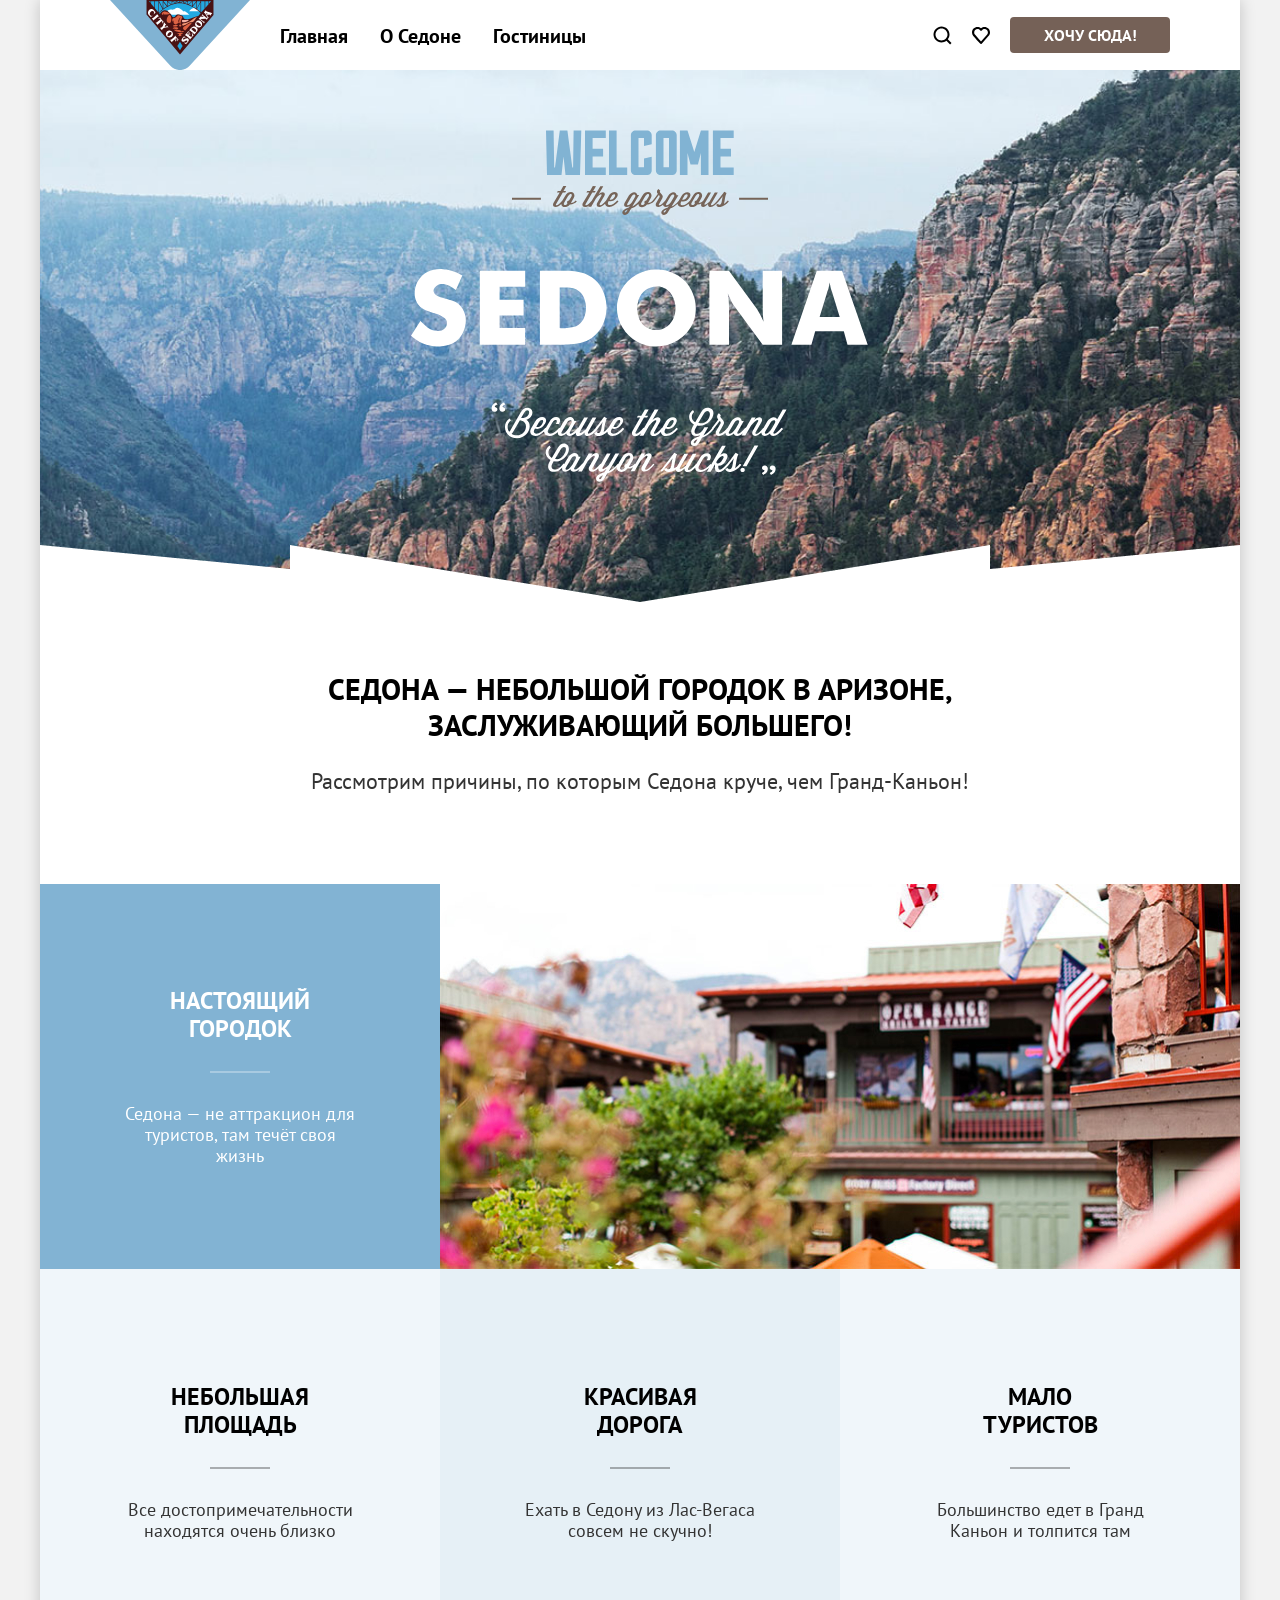
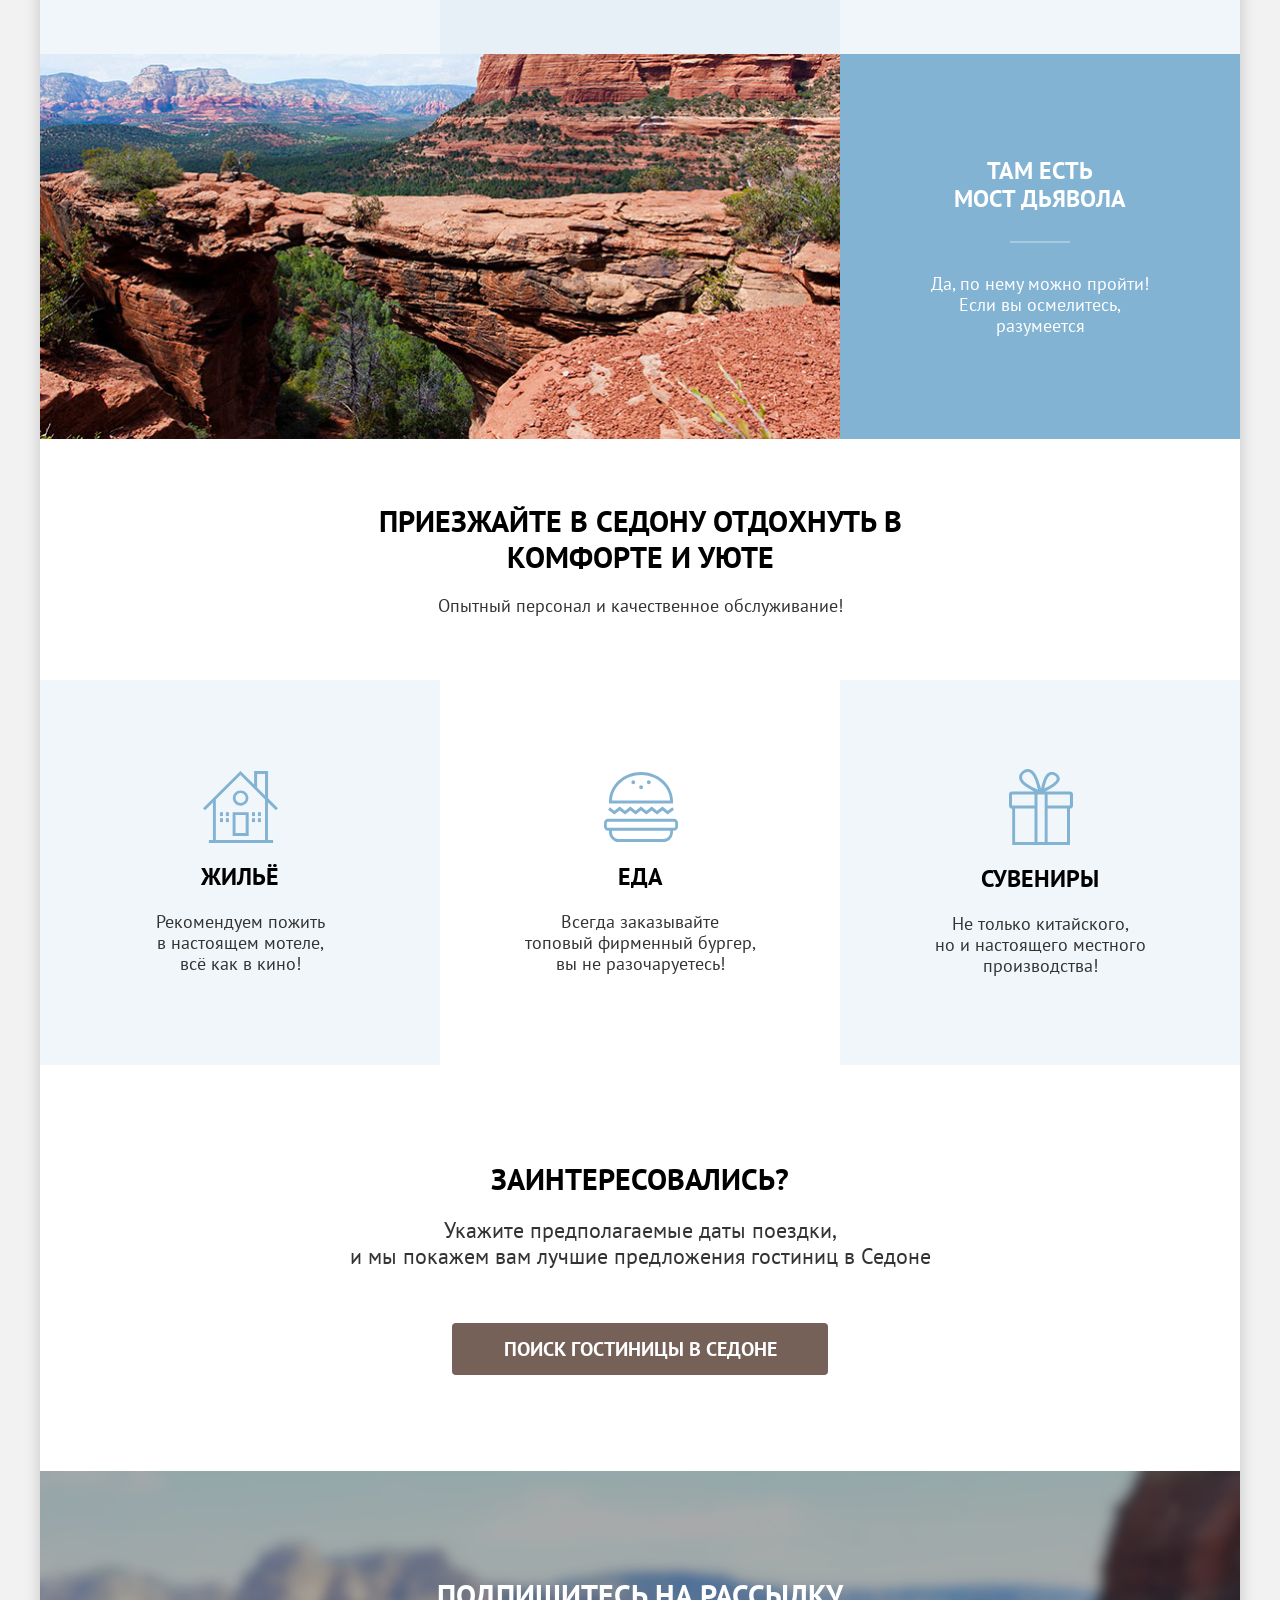
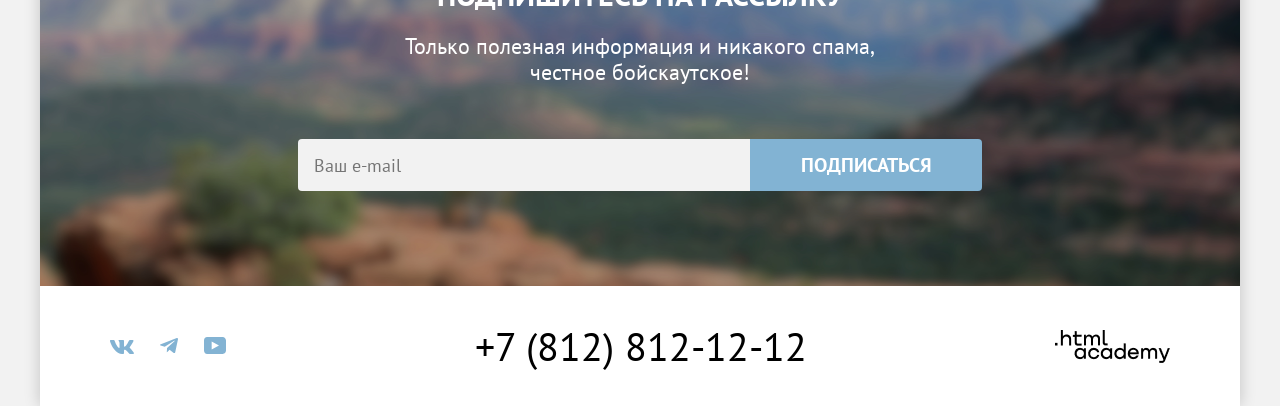
==== index.html @ e86054f8 "Style: flex + decorative elements (#3) * fixed icons, changed classes names  * add ed classes, chang" ====
<!DOCTYPE html>
<html lang="ru">
<head>
  <meta charset="utf-8">
  <title>HTML Academy: Седона</title>
  <link rel="stylesheet" href="/style/style.css">
</head>
<body>
  <div class="container">
  <header>
    <nav class="main-nav">
      <a href="#">
        <img class="main-logo" src="/pics/logo-sedona.svg" alt="Логотип сайта Седона">
      </a>
      <ul class="navigation">
        <li class="navigation-item"><a class="nav" href="#">Главная</a></li>
        <li class="navigation-item"><a class="nav" href="#">О Седоне</a></li>
        <li class="navigation-item"><a class="nav" href="catalog.html">Гостиницы</a></li>
      </ul>
      <ul class="user-navigation">
        <li class="user-navigation-item"><a class="user-nav" href="#"><img src="/pics/search-icon.svg" alt="Поиск"></a></li>
        <li class="user-navigation-item"><a class="user-nav" href="#"><img src="/pics/favorite-icon.svg" alt="Избранное"></a></li>
        <li class="user-navigation-item"><button class="button button-size-s button-color-primary" type="button">Хочу сюда!</button></li>
      </ul>
    </nav>
  </header>

  <main>
    <h1 class="visually-hidden">Добро пожаловать в Седону</h1>

    <section class="main">
      <img class="welcome-to-sedona" src="/pics/welcome-to-sedona.svg" alt="Добро пожаловать в Седону">
    </section>

     <section class="intro-text">
  <h2 class="title title-size-l title-color-black">Седона — небольшой городок в Аризоне,<br> заслуживающий большего!</h2>
  <p class="text text-size-l">Рассмотрим причины, по которым Седона круче, чем Гранд-Каньон!</p>
</section>

    <section class="advantages-section">
      <ul class="list-of-advantages">
        <li class="advantages-item">
          <span class="advantage-text">
          <h3 class="title title-size-m title-color-black">Настоящий<br>городок</h3>
          <p class="text text-size-m">Седона — не аттракцион для<br>туристов, там течёт своя<br>жизнь</p>
        </span>
          <img class="town-scenery" src="/pics/town-scenery.jpg" alt="Вид на город">
        </li>
        <li class="advantages-item">
          <h3 class="title title-size-m title-color-black">Небольшая<br>площадь</h3>
          <p class="text text-size-m">Все достопримечательности<br>находятся очень близко</p>
        </li>
        <li class="advantages-item">
          <h3 class="title title-size-m title-color-black">Красивая<br>дорога</h3>
          <p class="text text-size-m">Ехать в Седону из Лас-Вегаса<br>совсем не скучно!</p>
        </li>
        <li class="advantages-item">
          <h3 class="title title-size-m title-color-black">Мало<br>туристов</h3>
          <p class="text text-size-m">Большинство едет в Гранд<br>Каньон и толпится там</p>
        </li>
        <li class="advantages-item">
          <img class="devil-bridge-pic" src="/pics/devil-bridge.jpg" alt="Вид на мост дьявола">
         <span class="advantage-text">
     <h3 class="title title-size-m title-color-black">Там есть<br>мост дьявола</h3>
          <p class="text text-size-m">Да, по нему можно пройти!<br>Если вы осмелитесь,<br>разумеется</p>
          </span>
        </li>
      </ul>
    </section>

    <section class="come-to-sedona-section">
      <article class="article-come-to-sedona-section">
      <h2 class="title title-size-l title-color-black">Приезжайте в Седону отдохнуть в комфорте и уюте</h2>
      <p class="text text-size-m">Опытный персонал и качественное обслуживание!</p>
      </article>
      <ul class="recommendations-list">
        <li class="recommendations-item">
          <img class="icon-house" src="pics/icon-house.svg" alt="Жилье">
          <h3 class="title title-size-m title-color-black">Жильё</h3>
          <p class="text text-size-m">Рекомендуем пожить<br>в настоящем мотеле,<br>всё как в кино!</p>
        </li>
        <li class="recommendations-item">
          <img class="icon-burger" src="pics/icon-burger.svg" alt="Еда">
          <h3 class="title title-size-m title-color-black">Еда</h3>
          <p class="text text-size-m">Всегда заказывайте<br>топовый фирменный бургер,<br>вы не разочаруетесь!</p>
        </li>
        <li class="recommendations-item">
          <img class="icon-gift" src="pics/icon-gift.svg" alt="Сувениры">
          <h3 class="title title-size-m title-color-black">Сувениры</h3>
          <p class="text text-size-m">Не только китайского,<br>но и настоящего местного<br>производства!</p>
        </li>
      </ul>
      <article class="cta-article">
      <h2 class="title title-size-l title-color-black">Заинтересовались?</h2>
      <p class="text text-size-l">Укажите предполагаемые даты поездки,<br>и мы покажем вам лучшие предложения гостиниц в Седоне</p>
      </article>
      <button class="button button-size-l button-color-primary" type="button">Поиск гостиницы в Седоне</button>
    </section>

    <section class="subscription-section">
      <article class="subscription-article">
      <h2 class="title title-size-l title-color-white">Подпишитесь на рассылку</h2>
      <p class="text text-size-l title-color-white">Только полезная информация и никакого спама,<br>честное бойскаутское!</p>
      </article>
      <form class="subscribe-form">
        <input class="input input-size-l" type="email" name="email" placeholder="Ваш e-mail" required>
        <button class="button button-size-m button-color-secondary" type="submit">Подписаться</button>
      </form>
    </section>
  </main>

  <footer>
    <ul class="socials">
      <li class="socials-item"><a class="social" href="#"><img src="pics/vk-icon.svg" alt="Логотип ВКонтакте"></a></li>
      <li class="socials-item"><a class="social" href="#"><img src="pics/telegram-icon.svg" alt="Логотип Телеграм"></a></li>
      <li class="socials-item"><a class="social" href="#"><img src="pics/youtube-icon.svg" alt="Логотип YouTube"></a></li>
    </ul>
    <a class="phone-number" href="tel:+78128121212">+7 (812) 812-12-12</a>
    <a href="#">
      <img class="htmlacademy-logo" src="pics/logo-htmlacademy.png" alt="Логотип HTML-академии">
    </a>
  </footer>
  </div>
</body>
</html>
---- style/style.css ----
@font-face {
  font-family: "PT Sans";
  font-style: normal;
  font-weight: 400;
  src: url("/fonts/ptsans-400.woff2") format("woff2");
  font-display: swap;
}

@font-face {
  font-family: "PT Sans";
  font-style: normal;
  font-weight: 700;
  src: url("/fonts/ptsans-700.woff2") format("woff2");
  font-display: swap;
}

* {
  margin: 0;
  padding: 0;
  box-sizing: border-box;
}

body {
  font-family: "PT Sans", sans-serif;
  font-size: 22px;
  line-height: 26px;
  background-color: #f2f2f2;
  color: #333333;
  display: flex;
  flex-direction: column;
}

.container {
  width: 1200px;
  margin: 0 auto;
  background-color: #ffffff;
  box-shadow: 0 0 15px #00000033;;
}

.visually-hidden {
  position: absolute;
  width: 1px;
  height: 1px;
  margin: -1px;
  padding: 0;
  border: 0;
  clip-path: inset(100%);
  overflow: hidden;
}

.title {
  font-weight: 700;
  text-transform: uppercase;
}

.title-color-white {
  color: #ffffff;
}
.title-color-black {
  color: #000000;
}

.title-size-xl {
  font-size: 60px;
  line-height: 78px;
}
.title-size-l {
  font-size: 30px;
  line-height: 36px;
}
.title-size-m {
  font-size: 24px;
  line-height: 28px;
}

.text {
  font-weight: 400;
}
.text-size-l {
  font-size: 22px;
  line-height: 26px;
}
.text-size-m {
  font-size: 18px;
  line-height: 21px;
}

.button {
  font-family: "PT Sans", sans-serif;
  font-weight: 700;
  text-transform: uppercase;
  border-radius: 4px;
  border: none;
  cursor: pointer;
}

.button-size-s {
  width: 160px;
  min-height: 36px;
  font-size: 16px;
  line-height: 20px;
}
.button-size-m {
  min-height: 52px;
  font-size: 20px;
  line-height: 36px;
}
.button-size-l {
  width: 376px;
  min-height: 52px;
  font-size: 20px;
  line-height: 36px;
}
.button-size-xs {
  width: 140px;
  min-height: 36px;
  font-size: 16px;
  line-height: 20px;
}
.button-size-full {
  width: 191px;
  min-height: 36px;
  font-size: 16px;
  line-height: 20px;
}

.button-color-primary {
  background-color: #756157;
  color: #ffffff;
}
.button-color-primary:hover {
  background-color: #615048;
}
.button-color-primary:active {
  background-color: #756157;
  color: rgba(255, 255, 255, 0.5);
}
.button-color-primary:disabled,
.button-color-secondary:disabled {
  background-color: #e5e5e5;
}

.button-color-secondary {
  background-color: #82b3d3;
  color: #ffffff;
}
.button-color-secondary:hover {
  background-color: #68a2ca;
}
.button-color-secondary:active {
  background-color: #82b3d3;
  color: rgba(255, 255, 255, 0.5);
}

.button-color-transparent {
  background-color: transparent;
  color: #ffffff;
}
.button-color-transparent:hover {
  background-color: transparent;
  color: #ffffff;
  opacity: 0.6;
}
.button-color-transparent:active {
  background-color: transparent;
  color: #ffffff;
  opacity: 0.4;
}

.input {
  font-family: "PT Sans", sans-serif;
  font-weight: 400;
  border: none;
}
.input-size-l {
  font-size: 18px;
  color: #000000;
  background-color: #f2f2f2;
}
.input-size-m {
  font-size: 18px;
  line-height: 21px;
}
.input-size-s {
  font-size: 18px;
  line-height: 23px;
}

.price-inputs .input-size-m:first-child {
  border-radius: 4px 0 0 4px;
}
.price-inputs .input-size-m:last-child {
  border-radius: 0 4px 4px 0;
}

a {
  text-decoration: none;
}

header {
  background-color: white;
  display: flex;
  justify-content: center;
  width: 100%;
}

.main-nav {
  display: flex;
  align-items: center;
  width: 100%;
  padding: 0 70px;
  position: relative;
}

.main-logo {
  display: block;
}

.navigation {
  display: flex;
  margin-left: 30px;
  gap: 32px;
  list-style: none;
}
.navigation-item .nav {
  font-weight: 700;
  font-size: 20px;
  line-height: 24px;
  color: #000000;
}
.navigation-item .nav:hover {
  border-bottom: 2px solid #756157;
  padding-bottom: 20px;
  color: #756257;
}

.user-navigation {
  display: flex;
  align-items: center;
  margin-left: auto;
  gap: 20px;
  list-style: none;
}
.user-navigation-item .user-nav {
  display: flex;
  align-items: center;
}

.main {
  position: relative;
  width: 100%;
  background-image: url("../pics/welcome-to-sedona-background.jpg");
  background-repeat: no-repeat;
  background-position: center;
  background-size: cover;
  text-align: center;
  padding: 60px 20px 80px 20px;
  min-height: 428px;
}
.main::after {
  content: "";
  position: absolute;
  bottom: 0;
  left: 0;
  width: 100%;
  height: 57px;
  background-image: url("../pics/divider.png");
  background-repeat: no-repeat;
  background-position: bottom center;
  background-size: 100% 100%;
  pointer-events: none;
}

.welcome-to-sedona {
  display: block;
  max-width: 100%;
  margin: 0 auto 40px;
}

.intro-text {
  text-align: center;
  padding: 69px 20px 90px 20px;
  background-color: white;
}
.intro-text .text {
  margin-top: 25px;
}

.main .title,
.main .text {
  max-width: 720px;
  margin-left: auto;
  margin-right: auto;
}

.advantages-section {
  width: 100%;
  background-color: white;
}

.list-of-advantages {
  display: flex;
  flex-wrap: wrap;
  width: 100%;
  margin: 0;
  list-style: none;
}

.advantages-item:first-child,
.advantages-item:last-child {
  background-color: #82b3d3;
  display: flex;
  width: 100%;
}
.advantages-item:first-child .advantage-text,
.advantages-item:last-child .advantage-text {
  flex: 1;
  padding: 50px;
  display: flex;
  flex-direction: column;
  justify-content: center;
  text-align: center;
}
.advantages-item:first-child .town-scenery,
.advantages-item:last-child .devil-bridge-pic {
  flex: 2;
  height: auto;
  display: block;
  object-fit: cover;
}

.advantages-item:not(:first-child):not(:last-child) {
  flex: 1;
  padding: 50px 20px;
  text-align: center;
  width: 400px;
  height: 385px;
  display: flex;
  flex-direction: column;
  justify-content: center;
  align-items: center;
}
.advantages-item:nth-child(2) {
  background-color: rgba(131, 179, 211, 0.12);
}
.advantages-item:nth-child(3) {
  background-color: rgba(131, 179, 211, 0.2);
}
.advantages-item:nth-child(4) {
  background-color: rgba(131, 179, 211, 0.12);
}

.advantages-item:first-child .advantage-text .title,
.advantages-item:first-child .advantage-text .text,
.advantages-item:last-child .advantage-text .title,
.advantages-item:last-child .advantage-text .text {
  color: #ffffff;
}

.advantages-item:not(:first-child):not(:last-child) .title {
  position: relative;
  margin-bottom: 60px;
}
.advantages-item:not(:first-child):not(:last-child) .title::after {
  content: "";
  position: absolute;
  bottom: -30px;
  left: 50%;
  transform: translateX(-50%);
  width: 60px;
  height: 2px;
  background-color: rgba(0, 0, 0, 0.3);
}

.advantages-item:first-child .advantage-text .title,
.advantages-item:last-child .advantage-text .title {
  position: relative;
  margin-bottom: 60px;
}
.advantages-item:first-child .advantage-text .title::after,
.advantages-item:last-child .advantage-text .title::after {
  content: "";
  position: absolute;
  bottom: -30px;
  left: 50%;
  transform: translateX(-50%);
  width: 60px;
  height: 2px;
  background-color: rgba(255, 255, 255, 0.3);
}

.come-to-sedona-section {
  width: 100%;
  background-color: white;
  text-align: center;
  padding: 64px 0 0;
}
.article-come-to-sedona-section .text {
  margin-top: 20px;
  margin-bottom: 64px;
}
.come-to-sedona-section .title,
.come-to-sedona-section .text {
  max-width: 700px;
  margin-left: auto;
  margin-right: auto;
  padding: 0 20px;
}

.recommendations-list {
  display: flex;
  width: 100%;
  margin: 0;
  list-style: none;
}
.recommendations-item {
  width: 400px;
  height: 385px;
  padding: 50px 30px;
  text-align: center;
  display: flex;
  flex-direction: column;
  justify-content: center;
  align-items: center;
  margin-bottom: 96px;
}
.recommendations-item:first-child,
.recommendations-item:last-child {
  background-color: rgba(131, 179, 211, 0.12);
}
.recommendations-item .icon-house,
.recommendations-item .icon-burger,
.recommendations-item .icon-gift {
  margin-bottom: 20px;
}
.recommendations-item .title {
  margin-bottom: 20px;
}

.cta-article .text {
  margin-top: 20px;
}
.come-to-sedona-section .button-size-l {
  margin: 54px auto 96px;
  display: inline-block;
}

.filter-section {
  width: 100%;
  background-image: url("../pics/filter-catalog-background.jpg");
  background-repeat: no-repeat;
  background-position: center;
  background-size: cover;
  padding: 35px 70px 70px 70px;
}

.hotels-sedona {
  width: 100%;
  margin: 0 0 8px 0;
  text-transform: none;
}

.breadcrumbs {
  display: flex;
  align-items: center;
  gap: 10px;
  width: 100%;
  margin: 0 0 40px 0;
}
.house-icon,
.arrow-icon {
  filter: brightness(0) invert(1);
  display: block;
}
.breadcrumbs .hotels:hover {
  opacity: 0.6;
}
.breadcrumbs .hotels:active {
  opacity: 0.4;
}

.filter-item:hover {
  opacity: 0.6;
}
.filter-item:active {
  opacity: 0.4;
}

.filter-form {
  width: 100%;
  margin: 0;
  display: flex;
  flex-wrap: wrap;
  align-items: flex-start;
}

.filter-group {
  display: flex;
  flex-direction: column;
}
.filter-group:first-child {
  margin-right: 70px;
}
.filter-group:nth-child(2) {
  margin-right: 140px;
}
.filter-group:nth-child(3) {
  margin-right: 70px;
  flex-direction: column;
  flex-wrap: wrap;
  gap: 10px;
  width: 288px;
}
.filter-group:nth-child(4) {
  margin-top: 65px;
  gap: 10px;
}

.price-inputs {
  display: flex;
  align-items: center;
  gap: 2px;
  flex-wrap: nowrap;
}
.input-range {
  accent-color: #ffffff;
  width: 100%;
}
.input-size-s {
  accent-color: #3f5e72;
}

.filter-group:last-child {
  display: flex;
  flex-direction: column;
  justify-content: flex-end;
  margin-left: auto;
  gap: 32px;
}

.filter-group-title {
  font-weight: 700;
  font-size: 20px;
  line-height: 24px;
  color: #ffffff;
  margin-bottom: 32px;
}
.filter-group:nth-child(3) .filter-group-title {
  width: 100%;
  margin-bottom: 32px;
}

.filter-items-list {
  list-style: none;
  text-align: left;
}
.filter-item {
  margin-bottom: 16px;
}
.filter-item:last-child {
  margin-bottom: 0;
}
.filter-item .input {
  margin-right: 12px;
}
.filter-item .label {
  font-weight: 400;
  font-size: 18px;
  line-height: 23px;
  color: #ffffff;
}

.filter-group:nth-child(3) .input-size-m {
  width: 143px;
  min-height: 48px;
  font-size: 18px;
  padding: 12px 16px;
  background-color: #f2f2f2;
}
.filter-group:nth-child(3) label {
  font-weight: 400;
  font-size: 18px;
  color: #ffffff;
}
.input-range {
  margin-top: 20px;
}

.filtered-hotels-section {
  background-color: white;
  width: 100%;
  padding-bottom: 60px;
}

.select-founded-hotels {
  display: flex;
  justify-content: space-between;
  align-items: center;
  width: 100%;
  margin: 0;
  padding: 30px 70px;
}
.founded-hotels {
  font-weight: 700;
  font-size: 30px;
  line-height: 36px;
  text-transform: uppercase;
  color: #000000;
}

.price-select {
  width: 292px;
  height: 49px;
  padding: 12px 20px;
  font-size: 18px;
  border: 2px solid #e6e6e6;
  border-radius: 4px;
  background-color: white;
  cursor: pointer;
}
.price-select:hover {
  border-color: #68a2ca;
}

.layouts {
  display: flex;
  gap: 8px;
}

.layout-button {
  display: flex;
  border: 2px solid #E5E5E5;
  border-radius: 4px;
  align-items: center;
  justify-content: center;
  width: 48px;
  min-height: 48px;
  background-color: #ffffff;
}

.layout-button:hover {
  border: 2px solid #000000;
}

.cards {
  display: flex;
  flex-wrap: wrap;
  gap: 20px;
  width: 100%;
  margin: 0;
  padding: 0 70px;
  list-style: none;
}

.cards-item {
  width: 340px;
}


.hotel-card {
  border: 1px solid #e6e6e6;
  border-radius: 4px;
  padding: 20px;
  display: flex;
  flex-direction: column;
  gap: 16px;
  height: 100%;
  width: 100%;
}
.hotel-pic {
  width: 100%;
  height: auto;
  display: block;
}
.hotel-name {
  font-weight: 700;
  font-size: 24px;
  line-height: 28px;
  color: #000000;
}
.price-row,
.button-row {
  display: flex;
  justify-content: space-between;
  align-items: center;
}
.hotel-type,
.hotel-price {
  font-weight: 400;
  font-size: 18px;
  line-height: 21px;
  color: #333333;
}
.rating {
  font-weight: 400;
  font-size: 16px;
  background-color: #f2f2f2;
  color: #333333;
  text-transform: uppercase;
  width: 140px;
  min-height: 36px;
  border-radius: 4px;
  display: inline-block;
  text-align: center;
  line-height: 36px;
}

.rating-with-stars {
  display: flex;
  justify-content: space-between;
  align-items: center;
  gap: 10px;
}

.rating-with-stars .stars {
  display: flex;
  gap: 6px;
  list-style: none;
}

.rating-with-stars .star-item {
  display: flex;
  align-items: center;
}

.divider-line {
  display: block;
  width: 1060px;
  height: 0;
  margin: 40px auto 0;
  border-top: 1px solid #E5E5E5;
}

.pagination-list {
  list-style: none;
  display: flex;
  align-items: center;
  gap: 10px;
  margin-left: 70px;
}

.pagination-item {
  display: flex;
  align-items: center;
  justify-content: center;
  width: 60px;
  min-height: 60px;
  background-color: #82B3D3;
  border-radius: 4px;
}

.pagination-item .pagination-a {
  display: flex;
  align-items: center;
  justify-content: center;
  width: 100%;
  height: 100%;
  font-weight: 700;
  font-size: 20px;
  line-height: 36px;
  color: #ffffff;
  text-decoration: none;
}

.pagination-item:nth-child(5) {
  background-color: transparent;
}

.pagination-item:nth-child(5) .pagination-a {
  color: #000000;
}

.subscription-section {
  width: 100%;
  background-image: url("../pics/subscription-background.jpg");
  background-repeat: no-repeat;
  background-position: top center;
  background-size: cover;
  text-align: center;
  padding: 60px 20px;
  min-height: 415px;
}
.subscription-article .title {
  margin-top: 46px;
  margin-bottom: 20px;
}
.subscription-article .text {
  margin-bottom: 54px;
}

.subscribe-form {
  display: flex;
  justify-content: center;
  max-width: 684px;
  margin: 0 auto;
}
.subscribe-form .input-size-l {
  width: 452px;
  min-height: 52px;
  padding: 0 16px;
  border-radius: 4px 0 0 4px;
}
.subscribe-form .button-size-m {
  width: 232px;
  border-radius: 0 4px 4px 0;
}

.subscription-section.catalog {
  background-image: none;
  background-color: #ffffff;
}
.subscription-section.catalog .title,
.subscription-section.catalog .text {
  color: #000000;
}

footer {
  width: 100%;
  background-color: white;
  display: flex;
  justify-content: space-between;
  align-items: center;
  padding: 40px 70px;
}

.socials {
  display: flex;
  gap: 26px;
  list-style: none;
  align-items: center;
  padding: 0;
  margin: 0;
}
.socials-item .social:hover {
  color: #68a2ca;
}
.socials-item .social:active {
  color: #68a2ca4d;
}

.phone-number {
  font-weight: 400;
  font-size: 40px;
  line-height: 40px;
  color: #000000;
}

.htmlacademy-logo {
  display: block;
}
.htmlacademy-logo:hover {
  color: #756157;
}
.htmlacademy-logo:active {
  color: #7561574d;
}
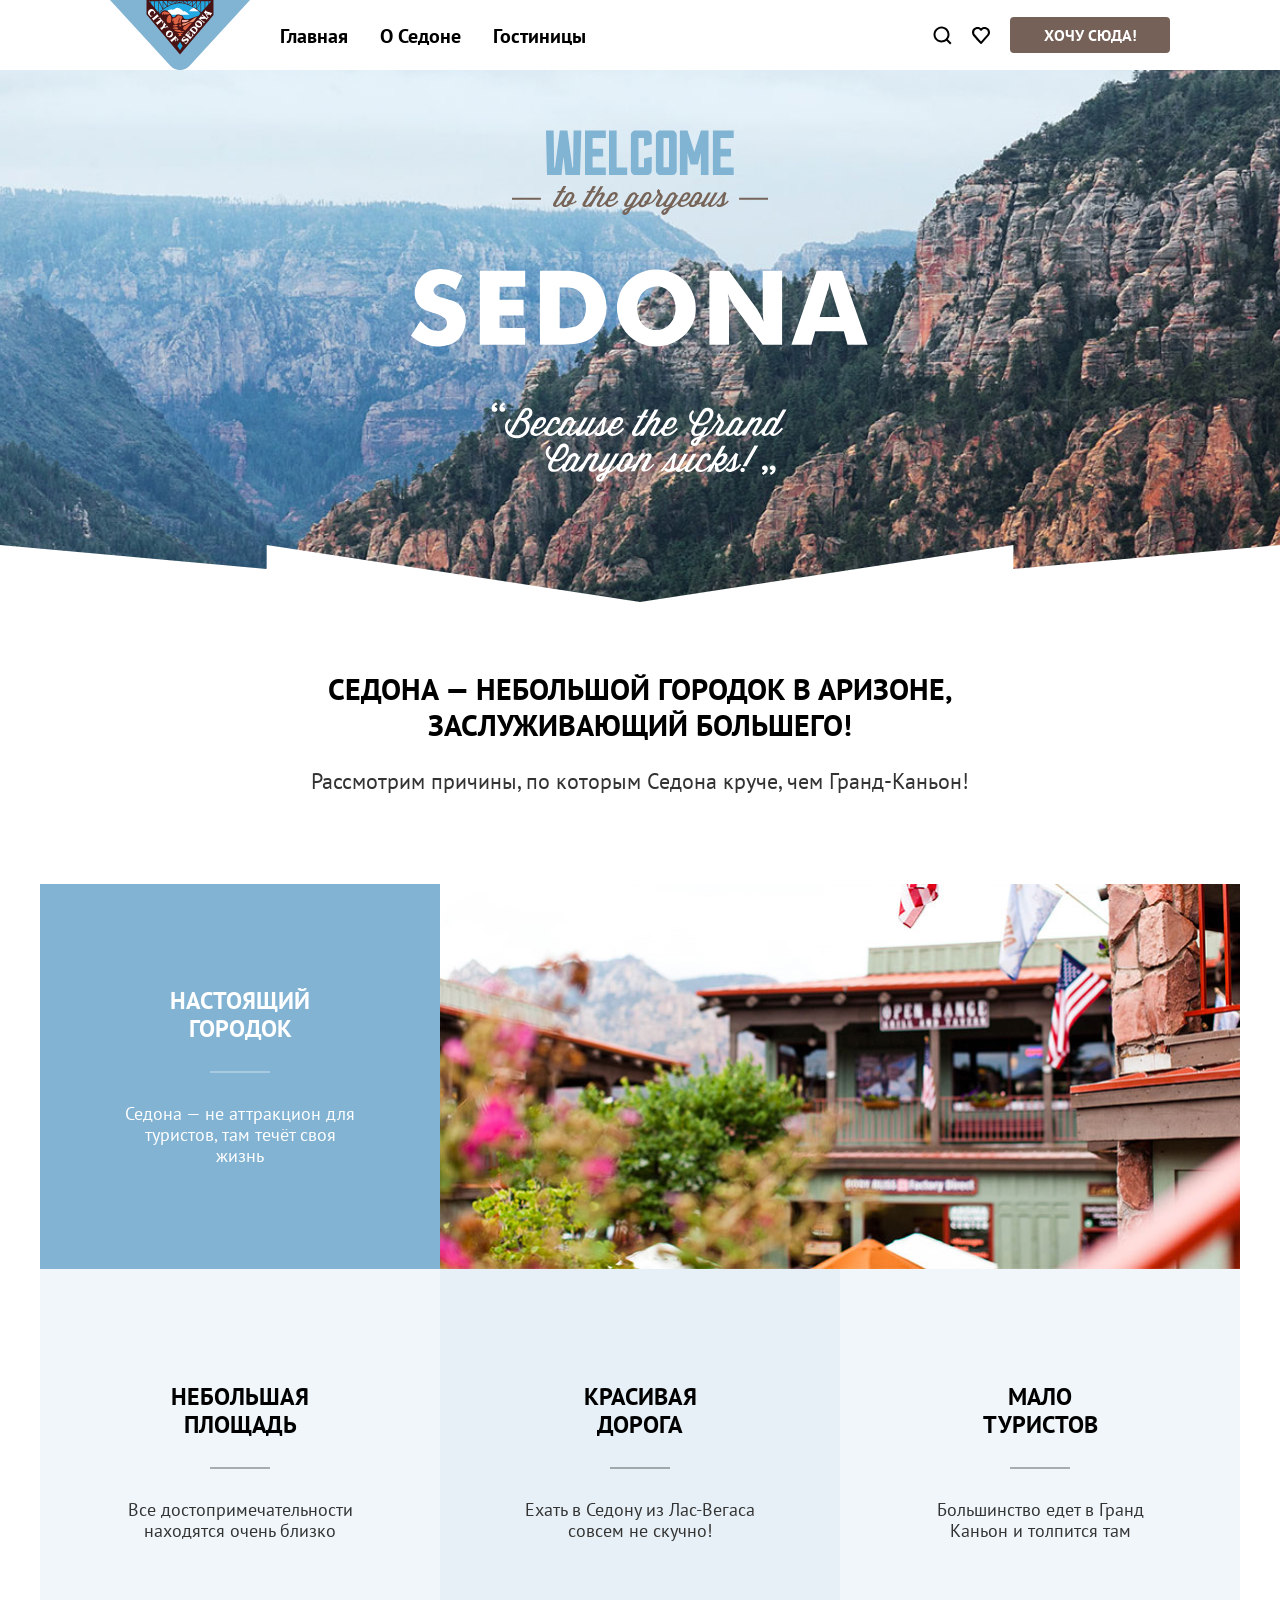
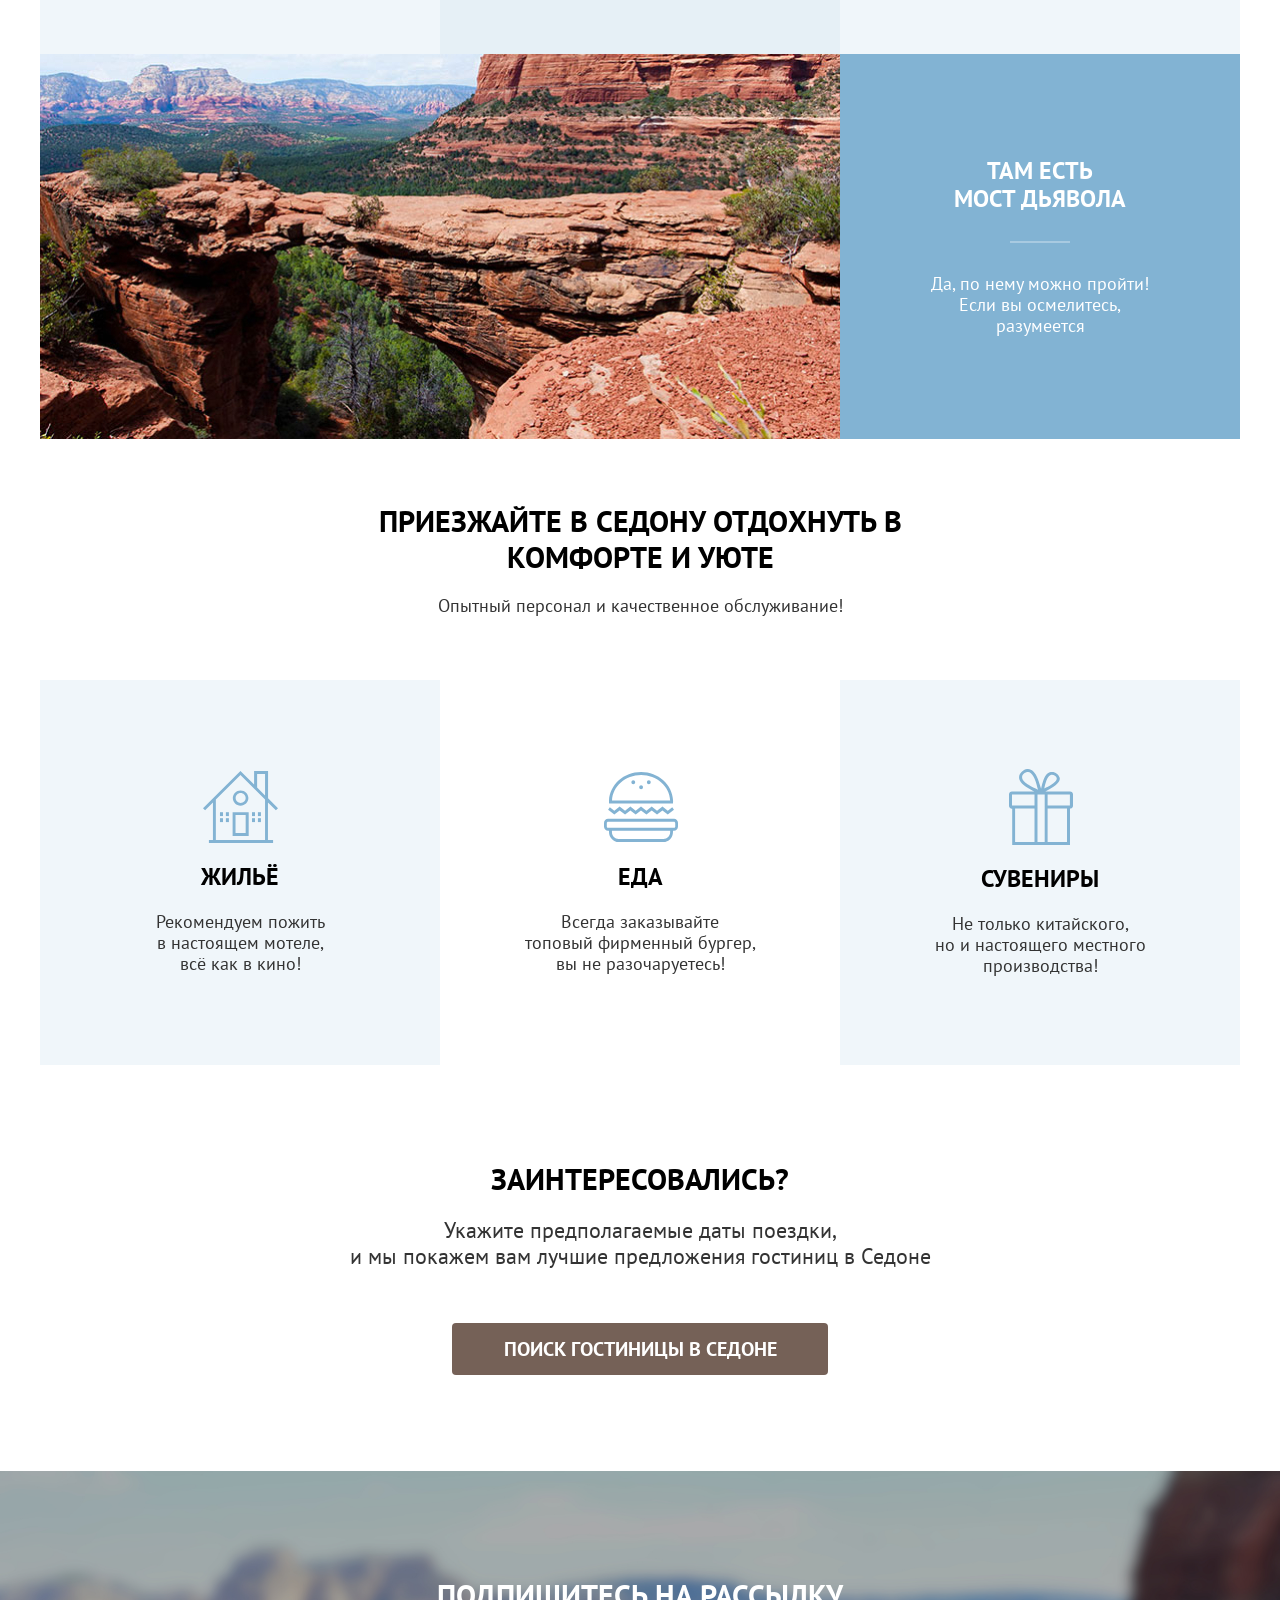
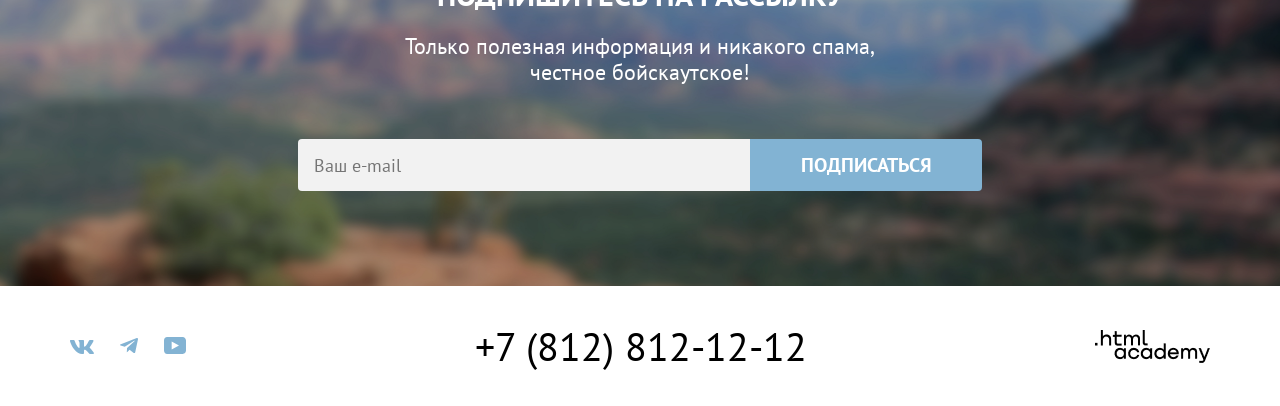
==== commit 81598d3f: "style: поправила сетки, добавила декоративные элементы" ====
--- a/index.html
+++ b/index.html
@@ -6,20 +6,19 @@
   <link rel="stylesheet" href="/style/style.css">
 </head>
 <body>
-  <div class="container">
   <header>
     <nav class="main-nav">
       <a href="#">
         <img class="main-logo" src="/pics/logo-sedona.svg" alt="Логотип сайта Седона">
       </a>
       <ul class="navigation">
-        <li class="navigation-item"><a class="nav" href="#">Главная</a></li>
-        <li class="navigation-item"><a class="nav" href="#">О Седоне</a></li>
-        <li class="navigation-item"><a class="nav" href="catalog.html">Гостиницы</a></li>
+        <li class="navigation-item"><a href="#">Главная</a></li>
+        <li class="navigation-item"><a href="#">О Седоне</a></li>
+        <li class="navigation-item"><a href="catalog.html">Гостиницы</a></li>
       </ul>
       <ul class="user-navigation">
-        <li class="user-navigation-item"><a class="user-nav" href="#"><img src="/pics/search-icon.svg" alt="Поиск"></a></li>
-        <li class="user-navigation-item"><a class="user-nav" href="#"><img src="/pics/favorite-icon.svg" alt="Избранное"></a></li>
+        <li class="user-navigation-item"><a href="#"><img src="/pics/search-icon.svg" alt="Поиск"></a></li>
+        <li class="user-navigation-item"><a href="#"><img src="/pics/favorite-icon.svg" alt="Избранное"></a></li>
         <li class="user-navigation-item"><button class="button button-size-s button-color-primary" type="button">Хочу сюда!</button></li>
       </ul>
     </nav>
@@ -111,15 +110,14 @@
 
   <footer>
     <ul class="socials">
-      <li class="socials-item"><a class="social" href="#"><img src="pics/vk-icon.svg" alt="Логотип ВКонтакте"></a></li>
-      <li class="socials-item"><a class="social" href="#"><img src="pics/telegram-icon.svg" alt="Логотип Телеграм"></a></li>
-      <li class="socials-item"><a class="social" href="#"><img src="pics/youtube-icon.svg" alt="Логотип YouTube"></a></li>
+      <li class="socials-item"><a href="#"><img src="pics/vk-icon.svg" alt="Логотип ВКонтакте"></a></li>
+      <li class="socials-item"><a href="#"><img src="pics/telegram-icon.svg" alt="Логотип Телеграм"></a></li>
+      <li class="socials-item"><a href="#"><img src="pics/youtube-icon.svg" alt="Логотип YouTube"></a></li>
     </ul>
     <a class="phone-number" href="tel:+78128121212">+7 (812) 812-12-12</a>
     <a href="#">
       <img class="htmlacademy-logo" src="pics/logo-htmlacademy.png" alt="Логотип HTML-академии">
     </a>
   </footer>
-  </div>
 </body>
 </html>
--- a/style/style.css
+++ b/style/style.css
@@ -28,13 +28,6 @@
   color: #333333;
   display: flex;
   flex-direction: column;
-}
-
-.container {
-  width: 1200px;
-  margin: 0 auto;
-  background-color: #ffffff;
-  box-shadow: 0 0 15px #00000033;;
 }
 
 .visually-hidden {
@@ -207,8 +200,9 @@
 .main-nav {
   display: flex;
   align-items: center;
-  width: 100%;
+  width: 1200px;
   padding: 0 70px;
+  margin: 0 auto;
   position: relative;
 }
 
@@ -222,13 +216,13 @@
   gap: 32px;
   list-style: none;
 }
-.navigation-item .nav {
+.navigation-item a {
   font-weight: 700;
   font-size: 20px;
   line-height: 24px;
   color: #000000;
 }
-.navigation-item .nav:hover {
+.navigation-item a:hover {
   border-bottom: 2px solid #756157;
   padding-bottom: 20px;
   color: #756257;
@@ -241,7 +235,7 @@
   gap: 20px;
   list-style: none;
 }
-.user-navigation-item .user-nav {
+.user-navigation-item a {
   display: flex;
   align-items: center;
 }
@@ -301,8 +295,8 @@
 .list-of-advantages {
   display: flex;
   flex-wrap: wrap;
-  width: 100%;
-  margin: 0;
+  width: 1200px;
+  margin: 0 auto;
   list-style: none;
 }
 
@@ -391,7 +385,7 @@
 
 .come-to-sedona-section {
   width: 100%;
-  background-color: white;
+  background-color: #ffffff;
   text-align: center;
   padding: 64px 0 0;
 }
@@ -409,8 +403,8 @@
 
 .recommendations-list {
   display: flex;
-  width: 100%;
-  margin: 0;
+  width: 1200px;
+  margin: 0 auto;
   list-style: none;
 }
 .recommendations-item {
@@ -428,9 +422,7 @@
 .recommendations-item:last-child {
   background-color: rgba(131, 179, 211, 0.12);
 }
-.recommendations-item .icon-house,
-.recommendations-item .icon-burger,
-.recommendations-item .icon-gift {
+.recommendations-item img {
   margin-bottom: 20px;
 }
 .recommendations-item .title {
@@ -455,8 +447,8 @@
 }
 
 .hotels-sedona {
-  width: 100%;
-  margin: 0 0 8px 0;
+  width: 1200px;
+  margin: 0 auto 8px;
   text-transform: none;
 }
 
@@ -464,8 +456,8 @@
   display: flex;
   align-items: center;
   gap: 10px;
-  width: 100%;
-  margin: 0 0 40px 0;
+  width: 1200px;
+  margin: 0 auto 40px;
 }
 .house-icon,
 .arrow-icon {
@@ -487,8 +479,8 @@
 }
 
 .filter-form {
-  width: 100%;
-  margin: 0;
+  width: 1200px;
+  margin: 0 auto;
   display: flex;
   flex-wrap: wrap;
   align-items: flex-start;
@@ -512,7 +504,9 @@
   width: 288px;
 }
 .filter-group:nth-child(4) {
+  margin-right: 140px;
   margin-top: 65px;
+  flex-wrap: wrap;
   gap: 10px;
 }
 
@@ -560,10 +554,10 @@
 .filter-item:last-child {
   margin-bottom: 0;
 }
-.filter-item .input {
+.filter-item input {
   margin-right: 12px;
 }
-.filter-item .label {
+.filter-item label {
   font-weight: 400;
   font-size: 18px;
   line-height: 23px;
@@ -596,8 +590,8 @@
   display: flex;
   justify-content: space-between;
   align-items: center;
-  width: 100%;
-  margin: 0;
+  width: 1200px;
+  margin: 0 auto;
   padding: 30px 70px;
 }
 .founded-hotels {
@@ -616,7 +610,6 @@
   border: 2px solid #e6e6e6;
   border-radius: 4px;
   background-color: white;
-  cursor: pointer;
 }
 .price-select:hover {
   border-color: #68a2ca;
@@ -624,38 +617,21 @@
 
 .layouts {
   display: flex;
-  gap: 8px;
-}
-
-.layout-button {
-  display: flex;
-  border: 2px solid #E5E5E5;
-  border-radius: 4px;
-  align-items: center;
-  justify-content: center;
-  width: 48px;
-  min-height: 48px;
-  background-color: #ffffff;
-}
-
-.layout-button:hover {
-  border: 2px solid #000000;
+  gap: 48px;
 }
 
 .cards {
   display: flex;
   flex-wrap: wrap;
   gap: 20px;
-  width: 100%;
-  margin: 0;
+  width: 1200px;
+  margin: 0 auto;
   padding: 0 70px;
   list-style: none;
 }
-
 .cards-item {
-  width: 340px;
-}
-
+  width: calc((1200px - 140px - 40px) / 3);
+}
 
 .hotel-card {
   border: 1px solid #e6e6e6;
@@ -664,8 +640,6 @@
   display: flex;
   flex-direction: column;
   gap: 16px;
-  height: 100%;
-  width: 100%;
 }
 .hotel-pic {
   width: 100%;
@@ -703,71 +677,7 @@
   display: inline-block;
   text-align: center;
   line-height: 36px;
-}
-
-.rating-with-stars {
-  display: flex;
-  justify-content: space-between;
-  align-items: center;
-  gap: 10px;
-}
-
-.rating-with-stars .stars {
-  display: flex;
-  gap: 6px;
-  list-style: none;
-}
-
-.rating-with-stars .star-item {
-  display: flex;
-  align-items: center;
-}
-
-.divider-line {
-  display: block;
-  width: 1060px;
-  height: 0;
-  margin: 40px auto 0;
-  border-top: 1px solid #E5E5E5;
-}
-
-.pagination-list {
-  list-style: none;
-  display: flex;
-  align-items: center;
-  gap: 10px;
-  margin-left: 70px;
-}
-
-.pagination-item {
-  display: flex;
-  align-items: center;
-  justify-content: center;
-  width: 60px;
-  min-height: 60px;
-  background-color: #82B3D3;
-  border-radius: 4px;
-}
-
-.pagination-item .pagination-a {
-  display: flex;
-  align-items: center;
-  justify-content: center;
-  width: 100%;
-  height: 100%;
-  font-weight: 700;
-  font-size: 20px;
-  line-height: 36px;
-  color: #ffffff;
-  text-decoration: none;
-}
-
-.pagination-item:nth-child(5) {
-  background-color: transparent;
-}
-
-.pagination-item:nth-child(5) .pagination-a {
-  color: #000000;
+  margin-left: auto;
 }
 
 .subscription-section {
@@ -815,26 +725,22 @@
 }
 
 footer {
-  width: 100%;
-  background-color: white;
   display: flex;
   justify-content: space-between;
   align-items: center;
   padding: 40px 70px;
+  background-color: #ffffff;
 }
 
 .socials {
   display: flex;
   gap: 26px;
   list-style: none;
-  align-items: center;
-  padding: 0;
-  margin: 0;
-}
-.socials-item .social:hover {
+}
+.socials-item a:hover {
   color: #68a2ca;
 }
-.socials-item .social:active {
+.socials-item a:active {
   color: #68a2ca4d;
 }
 
@@ -844,6 +750,12 @@
   line-height: 40px;
   color: #000000;
 }
+.phone-number:hover {
+  color: #756157;
+}
+.phone-number:active {
+  color: #7561574d;
+}
 
 .htmlacademy-logo {
   display: block;
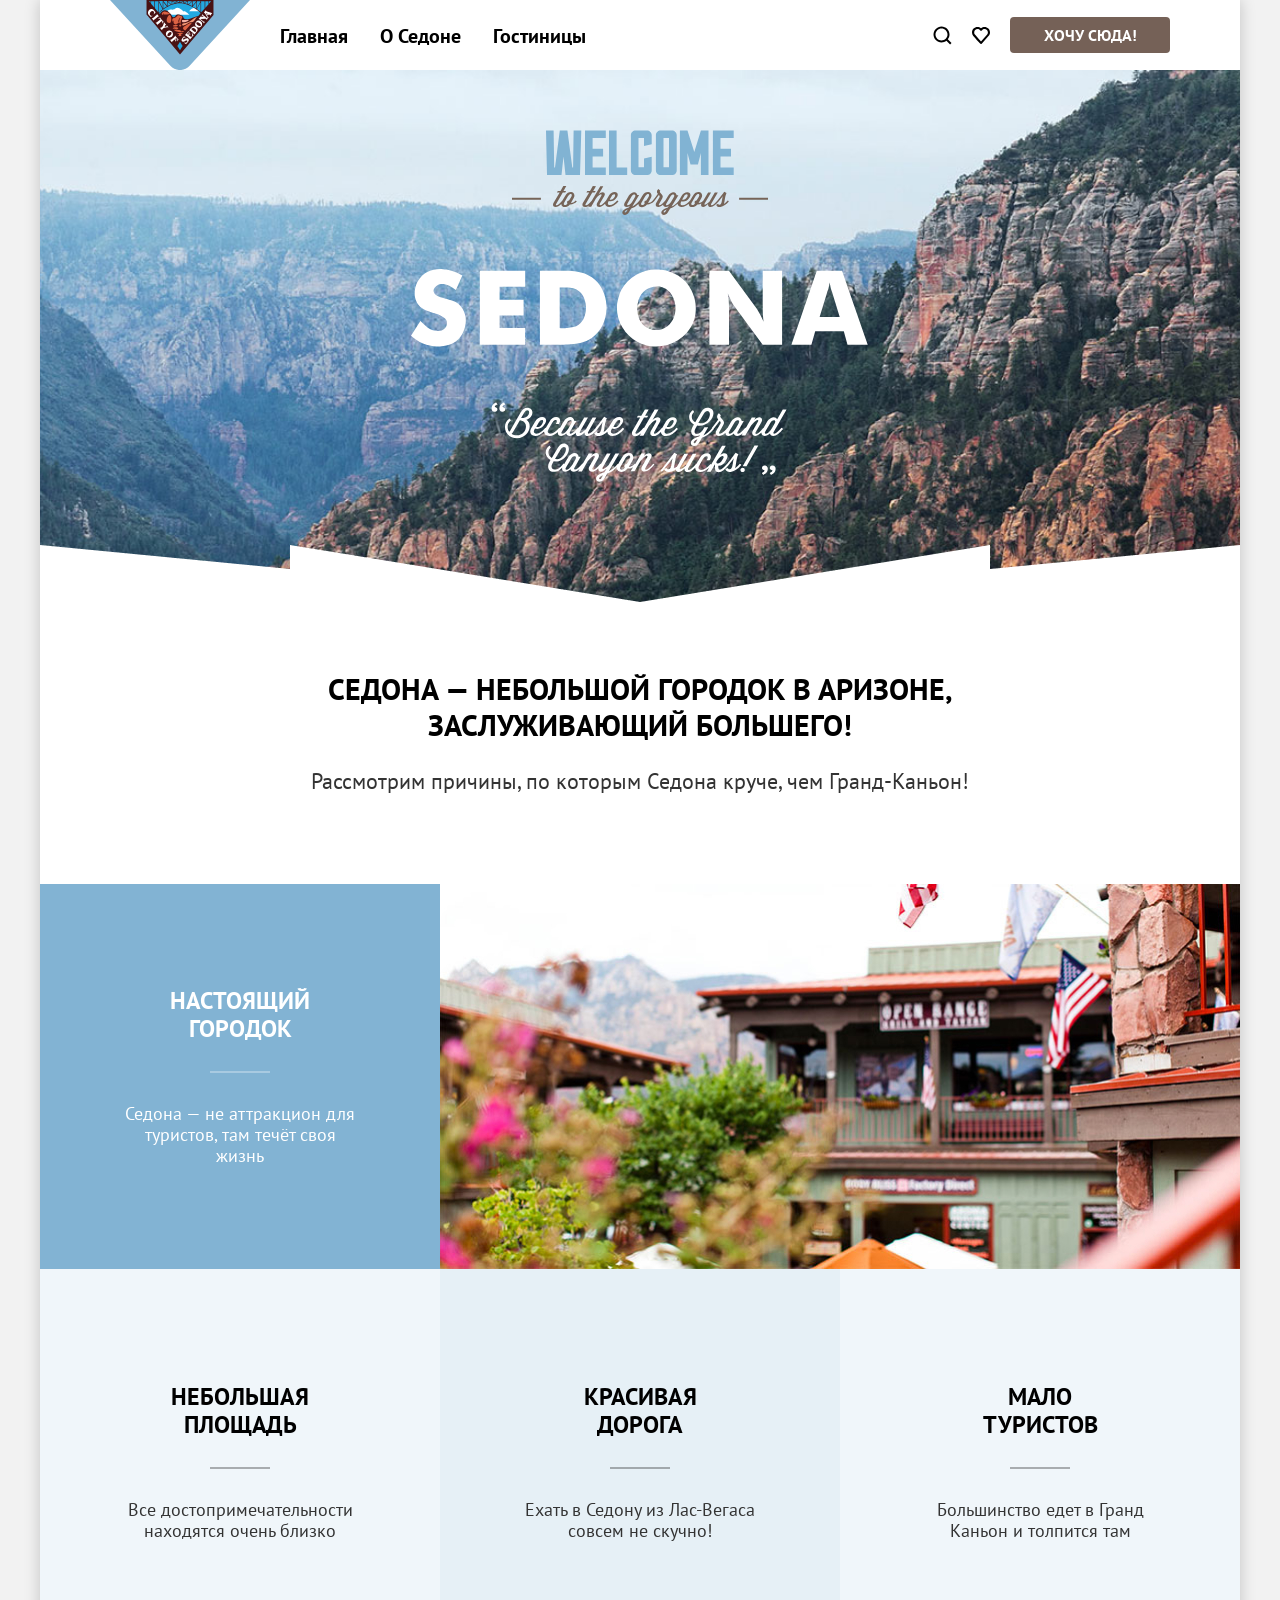
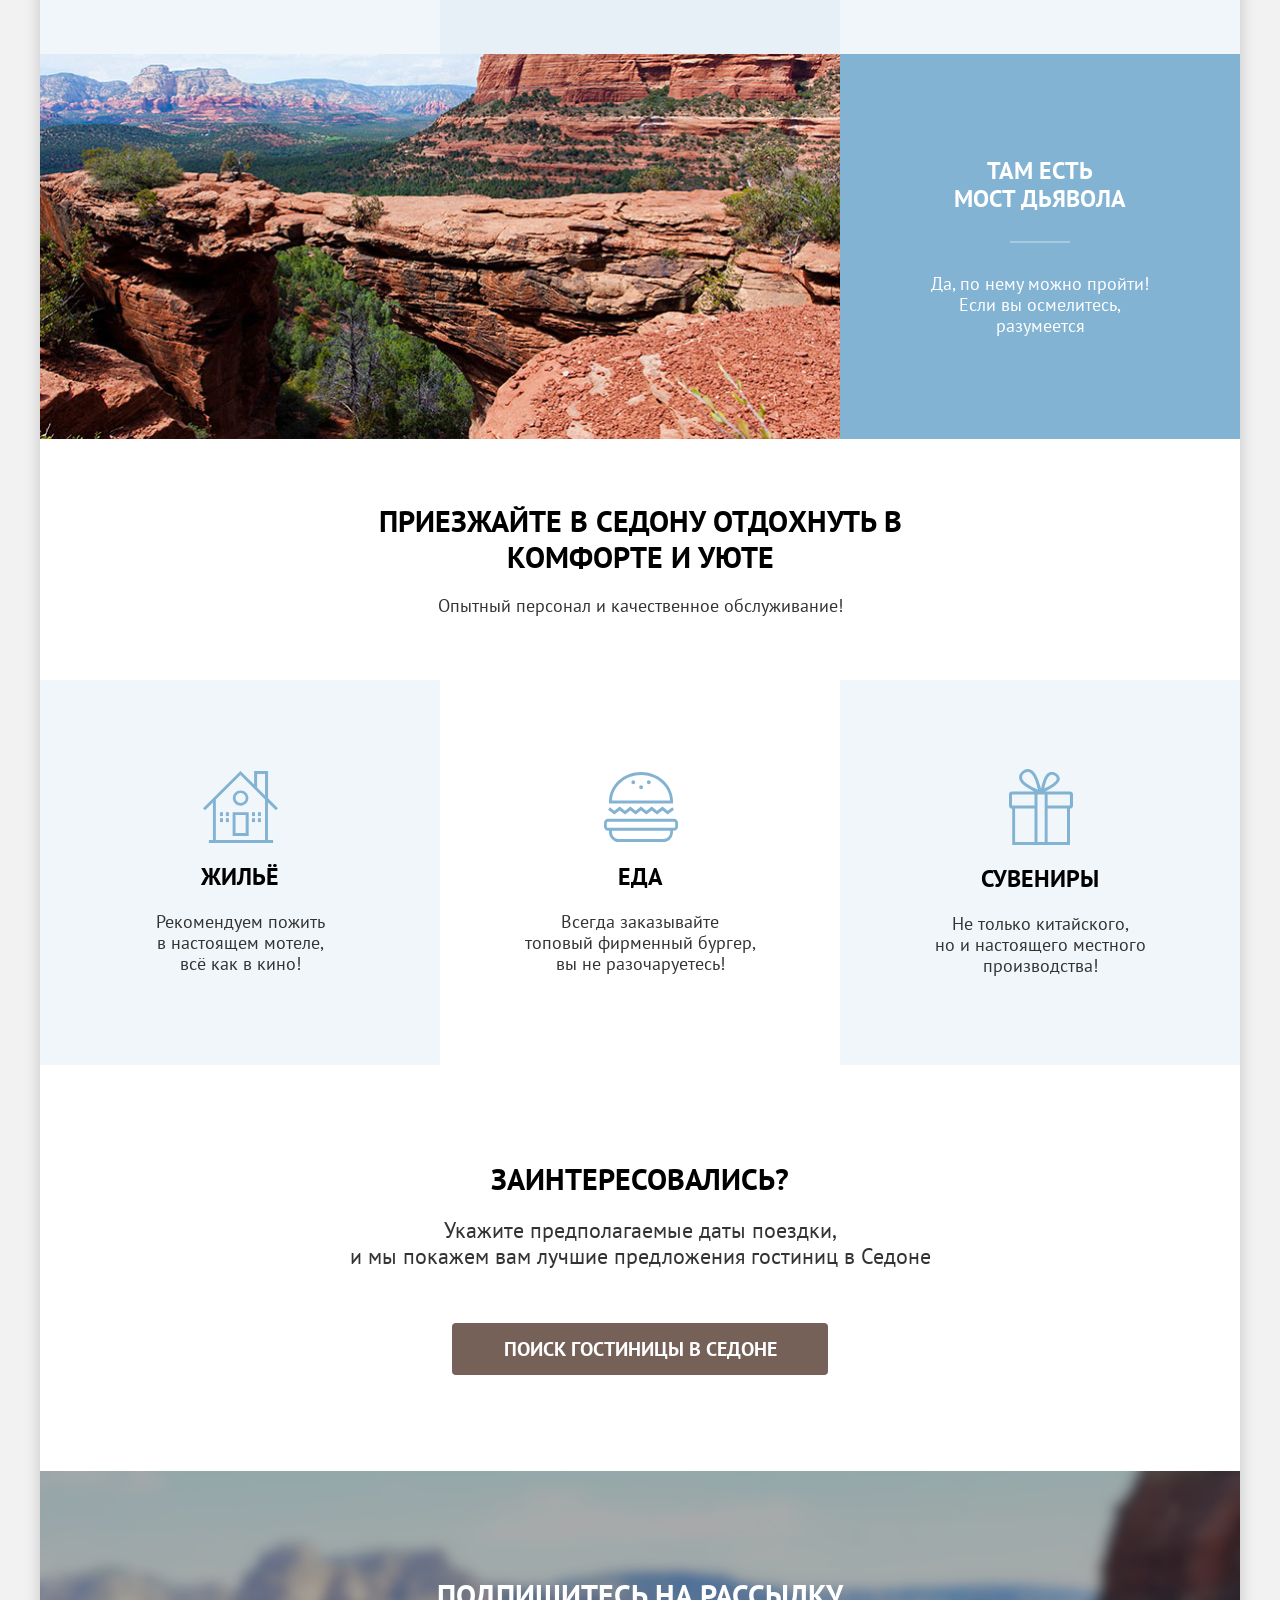
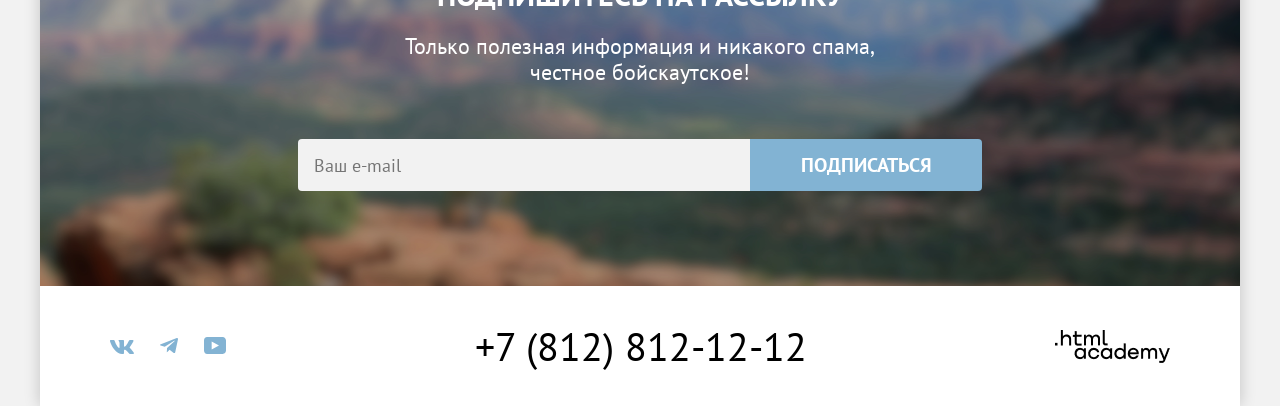
==== commit 8255e96c: "style: добавлен контейнер" ====
--- a/index.html
+++ b/index.html
@@ -6,19 +6,20 @@
   <link rel="stylesheet" href="/style/style.css">
 </head>
 <body>
+  <div class="container">
   <header>
     <nav class="main-nav">
       <a href="#">
         <img class="main-logo" src="/pics/logo-sedona.svg" alt="Логотип сайта Седона">
       </a>
       <ul class="navigation">
-        <li class="navigation-item"><a href="#">Главная</a></li>
-        <li class="navigation-item"><a href="#">О Седоне</a></li>
-        <li class="navigation-item"><a href="catalog.html">Гостиницы</a></li>
+        <li class="navigation-item"><a class="nav" href="#">Главная</a></li>
+        <li class="navigation-item"><a class="nav" href="#">О Седоне</a></li>
+        <li class="navigation-item"><a class="nav" href="catalog.html">Гостиницы</a></li>
       </ul>
       <ul class="user-navigation">
-        <li class="user-navigation-item"><a href="#"><img src="/pics/search-icon.svg" alt="Поиск"></a></li>
-        <li class="user-navigation-item"><a href="#"><img src="/pics/favorite-icon.svg" alt="Избранное"></a></li>
+        <li class="user-navigation-item"><a class="user-nav" href="#"><img src="/pics/search-icon.svg" alt="Поиск"></a></li>
+        <li class="user-navigation-item"><a class="user-nav" href="#"><img src="/pics/favorite-icon.svg" alt="Избранное"></a></li>
         <li class="user-navigation-item"><button class="button button-size-s button-color-primary" type="button">Хочу сюда!</button></li>
       </ul>
     </nav>
@@ -110,14 +111,15 @@
 
   <footer>
     <ul class="socials">
-      <li class="socials-item"><a href="#"><img src="pics/vk-icon.svg" alt="Логотип ВКонтакте"></a></li>
-      <li class="socials-item"><a href="#"><img src="pics/telegram-icon.svg" alt="Логотип Телеграм"></a></li>
-      <li class="socials-item"><a href="#"><img src="pics/youtube-icon.svg" alt="Логотип YouTube"></a></li>
+      <li class="socials-item"><a class="social" href="#"><img src="pics/vk-icon.svg" alt="Логотип ВКонтакте"></a></li>
+      <li class="socials-item"><a class="social" href="#"><img src="pics/telegram-icon.svg" alt="Логотип Телеграм"></a></li>
+      <li class="socials-item"><a class="social" href="#"><img src="pics/youtube-icon.svg" alt="Логотип YouTube"></a></li>
     </ul>
     <a class="phone-number" href="tel:+78128121212">+7 (812) 812-12-12</a>
     <a href="#">
       <img class="htmlacademy-logo" src="pics/logo-htmlacademy.png" alt="Логотип HTML-академии">
     </a>
   </footer>
+  </div>
 </body>
 </html>
--- a/style/style.css
+++ b/style/style.css
@@ -28,6 +28,13 @@
   color: #333333;
   display: flex;
   flex-direction: column;
+}
+
+.container {
+  width: 1200px;
+  margin: 0 auto;
+  background-color: #ffffff;
+  box-shadow: 0 0 15px rgba(0, 0, 0, 0.2);
 }
 
 .visually-hidden {
@@ -200,9 +207,8 @@
 .main-nav {
   display: flex;
   align-items: center;
-  width: 1200px;
+  width: 100%;
   padding: 0 70px;
-  margin: 0 auto;
   position: relative;
 }
 
@@ -216,13 +222,13 @@
   gap: 32px;
   list-style: none;
 }
-.navigation-item a {
+.navigation-item .nav {
   font-weight: 700;
   font-size: 20px;
   line-height: 24px;
   color: #000000;
 }
-.navigation-item a:hover {
+.navigation-item .nav:hover {
   border-bottom: 2px solid #756157;
   padding-bottom: 20px;
   color: #756257;
@@ -235,7 +241,7 @@
   gap: 20px;
   list-style: none;
 }
-.user-navigation-item a {
+.user-navigation-item .user-nav {
   display: flex;
   align-items: center;
 }
@@ -295,8 +301,8 @@
 .list-of-advantages {
   display: flex;
   flex-wrap: wrap;
-  width: 1200px;
-  margin: 0 auto;
+  width: 100%;
+  margin: 0;
   list-style: none;
 }
 
@@ -385,7 +391,7 @@
 
 .come-to-sedona-section {
   width: 100%;
-  background-color: #ffffff;
+  background-color: white;
   text-align: center;
   padding: 64px 0 0;
 }
@@ -403,8 +409,8 @@
 
 .recommendations-list {
   display: flex;
-  width: 1200px;
-  margin: 0 auto;
+  width: 100%;
+  margin: 0;
   list-style: none;
 }
 .recommendations-item {
@@ -422,7 +428,9 @@
 .recommendations-item:last-child {
   background-color: rgba(131, 179, 211, 0.12);
 }
-.recommendations-item img {
+.recommendations-item .icon-house,
+.recommendations-item .icon-burger,
+.recommendations-item .icon-gift {
   margin-bottom: 20px;
 }
 .recommendations-item .title {
@@ -447,8 +455,8 @@
 }
 
 .hotels-sedona {
-  width: 1200px;
-  margin: 0 auto 8px;
+  width: 100%;
+  margin: 0 0 8px 0;
   text-transform: none;
 }
 
@@ -456,8 +464,8 @@
   display: flex;
   align-items: center;
   gap: 10px;
-  width: 1200px;
-  margin: 0 auto 40px;
+  width: 100%;
+  margin: 0 0 40px 0;
 }
 .house-icon,
 .arrow-icon {
@@ -479,8 +487,8 @@
 }
 
 .filter-form {
-  width: 1200px;
-  margin: 0 auto;
+  width: 100%;
+  margin: 0;
   display: flex;
   flex-wrap: wrap;
   align-items: flex-start;
@@ -504,9 +512,7 @@
   width: 288px;
 }
 .filter-group:nth-child(4) {
-  margin-right: 140px;
   margin-top: 65px;
-  flex-wrap: wrap;
   gap: 10px;
 }
 
@@ -554,10 +560,10 @@
 .filter-item:last-child {
   margin-bottom: 0;
 }
-.filter-item input {
+.filter-item .input {
   margin-right: 12px;
 }
-.filter-item label {
+.filter-item .label {
   font-weight: 400;
   font-size: 18px;
   line-height: 23px;
@@ -590,8 +596,8 @@
   display: flex;
   justify-content: space-between;
   align-items: center;
-  width: 1200px;
-  margin: 0 auto;
+  width: 100%;
+  margin: 0;
   padding: 30px 70px;
 }
 .founded-hotels {
@@ -610,6 +616,7 @@
   border: 2px solid #e6e6e6;
   border-radius: 4px;
   background-color: white;
+  cursor: pointer;
 }
 .price-select:hover {
   border-color: #68a2ca;
@@ -624,14 +631,16 @@
   display: flex;
   flex-wrap: wrap;
   gap: 20px;
-  width: 1200px;
-  margin: 0 auto;
+  width: 100%;
+  margin: 0;
   padding: 0 70px;
   list-style: none;
 }
+
 .cards-item {
-  width: calc((1200px - 140px - 40px) / 3);
-}
+  width: 340px;
+}
+
 
 .hotel-card {
   border: 1px solid #e6e6e6;
@@ -640,6 +649,8 @@
   display: flex;
   flex-direction: column;
   gap: 16px;
+  height: 100%;
+  width: 100%;
 }
 .hotel-pic {
   width: 100%;
@@ -725,22 +736,26 @@
 }
 
 footer {
+  width: 100%;
+  background-color: white;
   display: flex;
   justify-content: space-between;
   align-items: center;
   padding: 40px 70px;
-  background-color: #ffffff;
 }
 
 .socials {
   display: flex;
   gap: 26px;
   list-style: none;
-}
-.socials-item a:hover {
+  align-items: center;
+  padding: 0;
+  margin: 0;
+}
+.socials-item .social:hover {
   color: #68a2ca;
 }
-.socials-item a:active {
+.socials-item .social:active {
   color: #68a2ca4d;
 }
 
@@ -750,12 +765,6 @@
   line-height: 40px;
   color: #000000;
 }
-.phone-number:hover {
-  color: #756157;
-}
-.phone-number:active {
-  color: #7561574d;
-}
 
 .htmlacademy-logo {
   display: block;
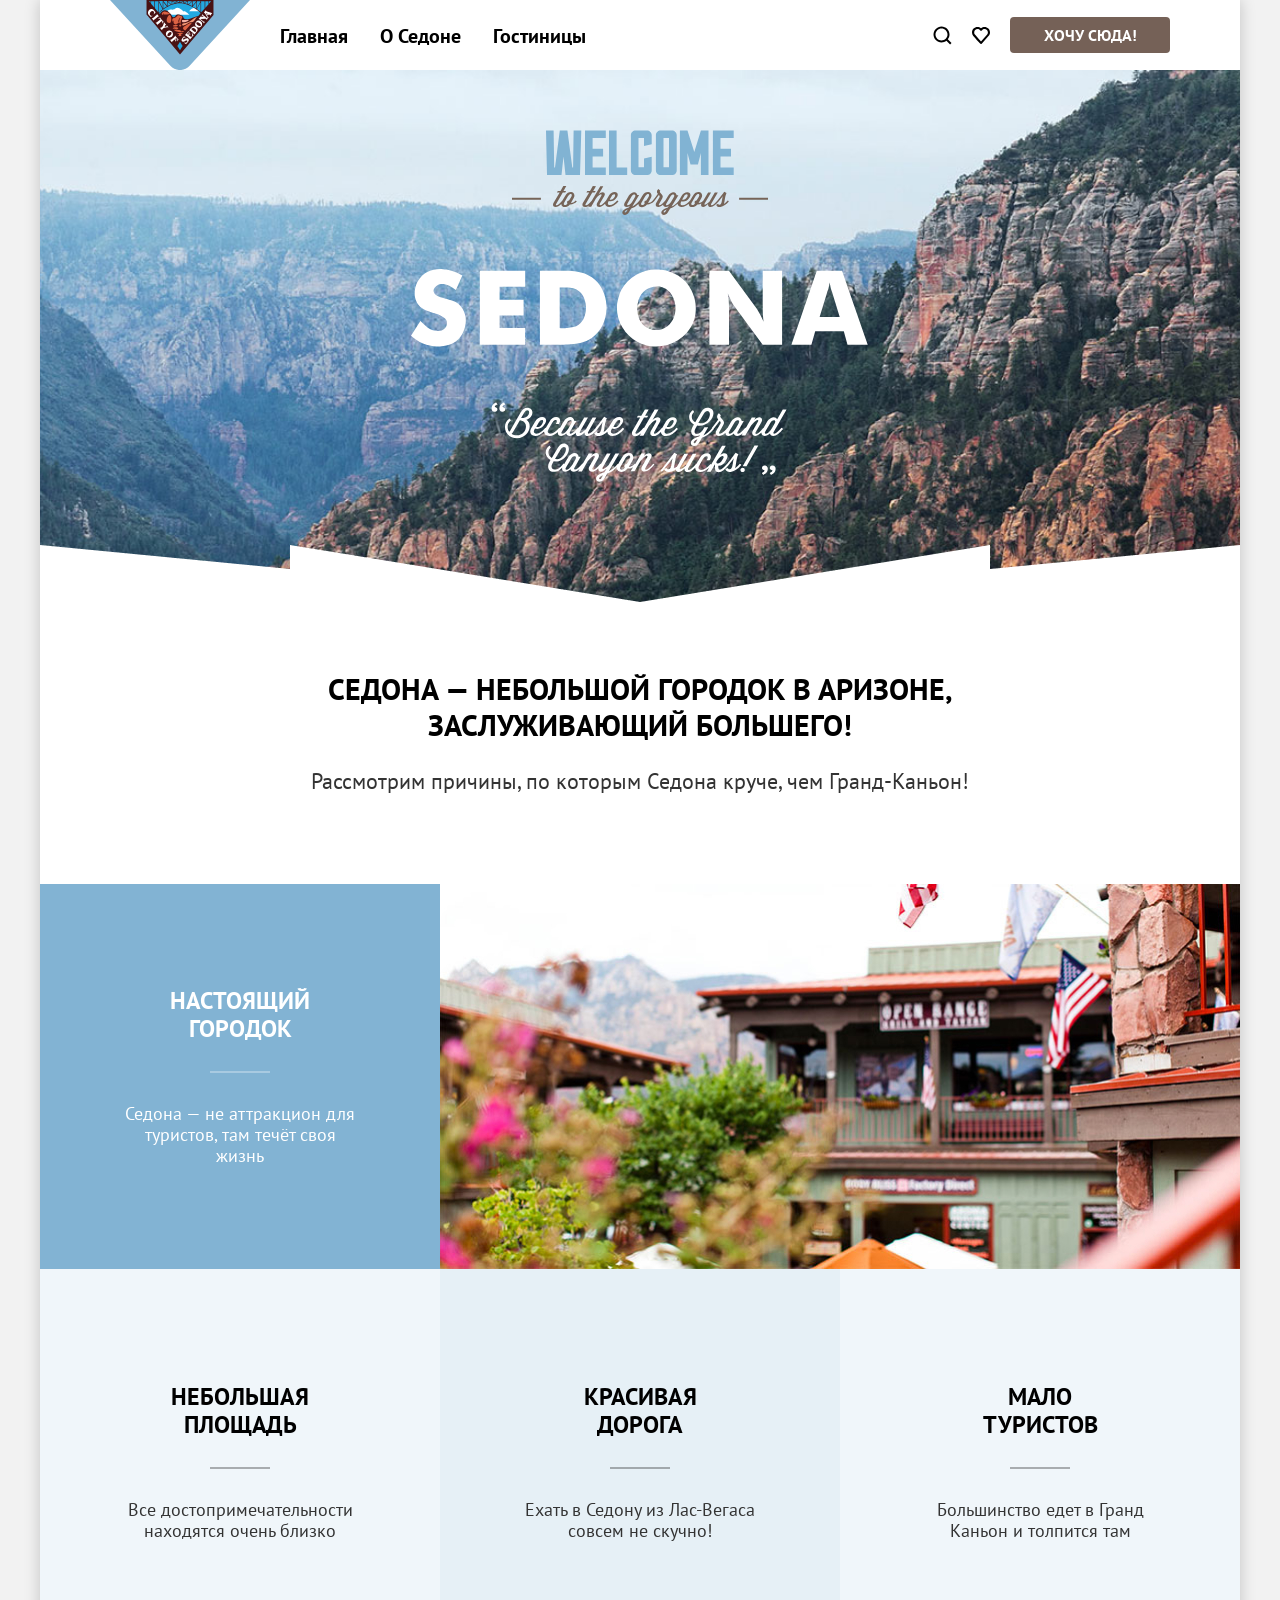
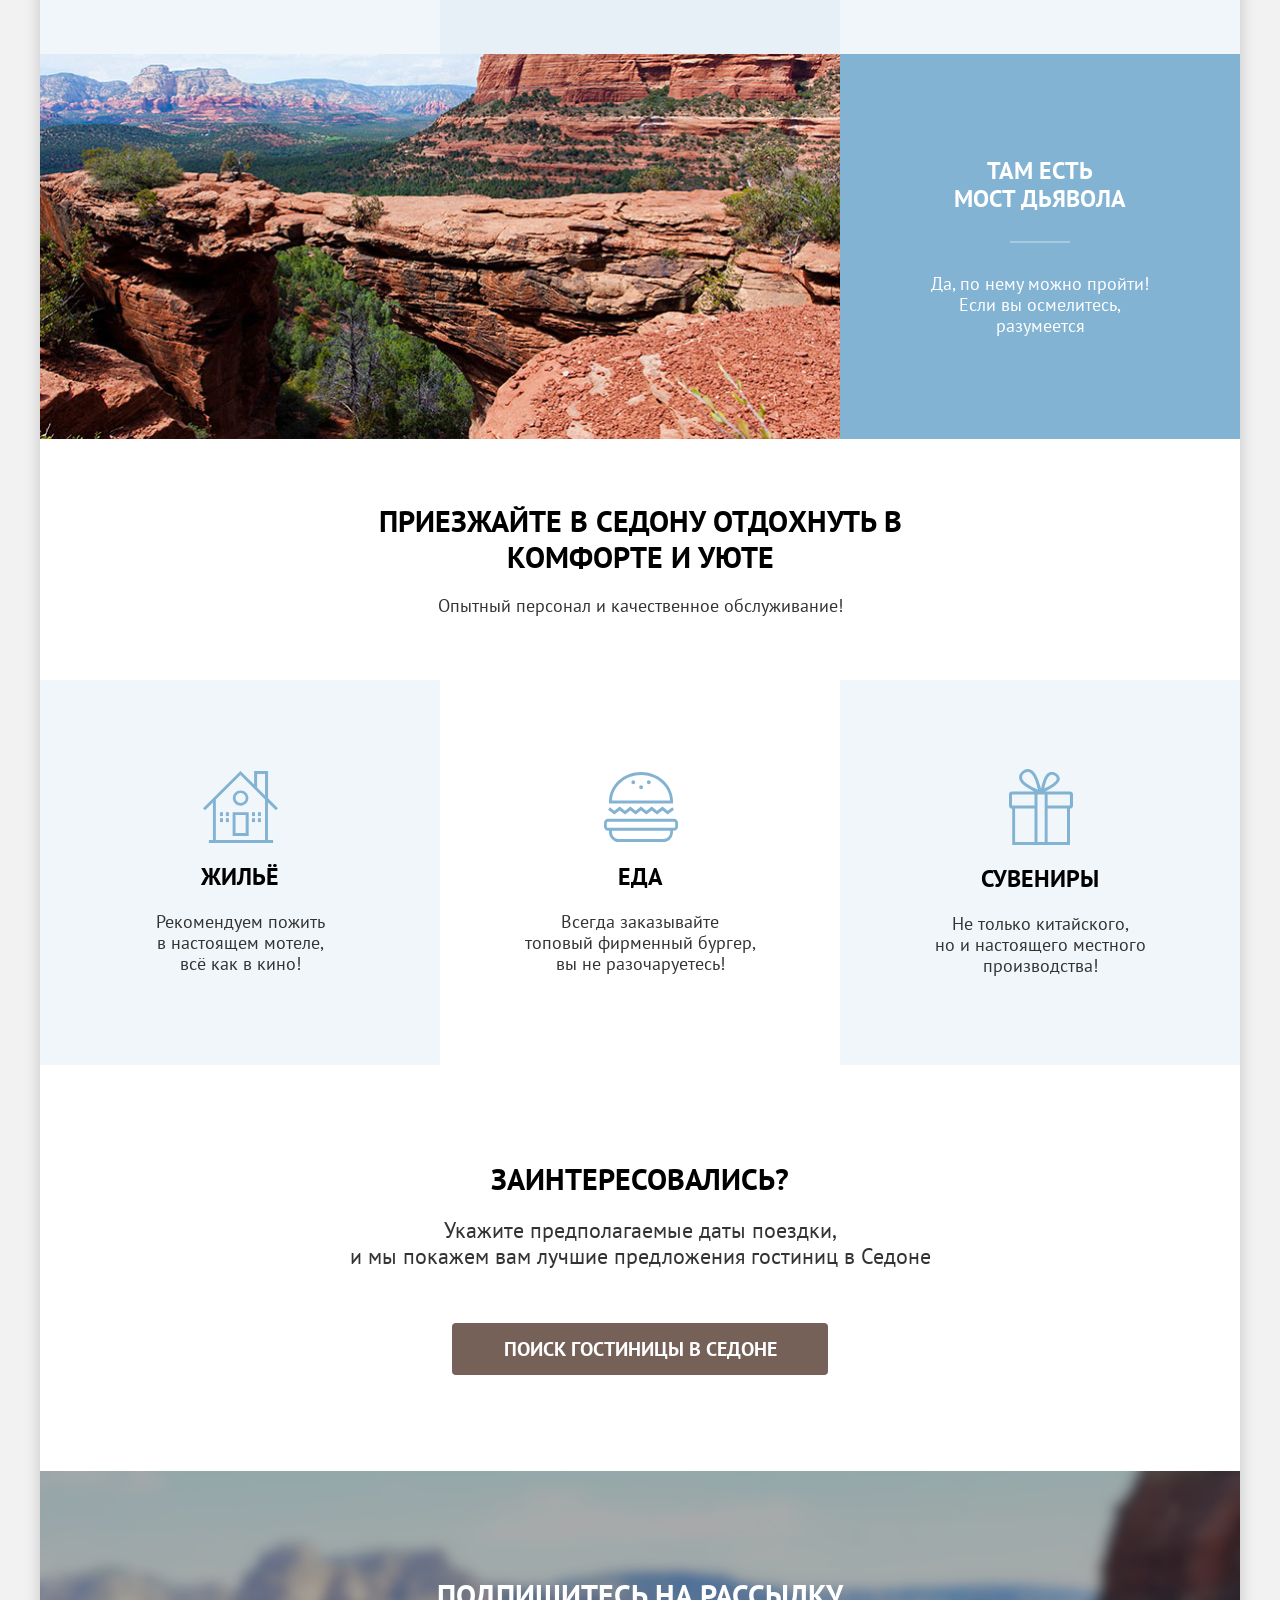
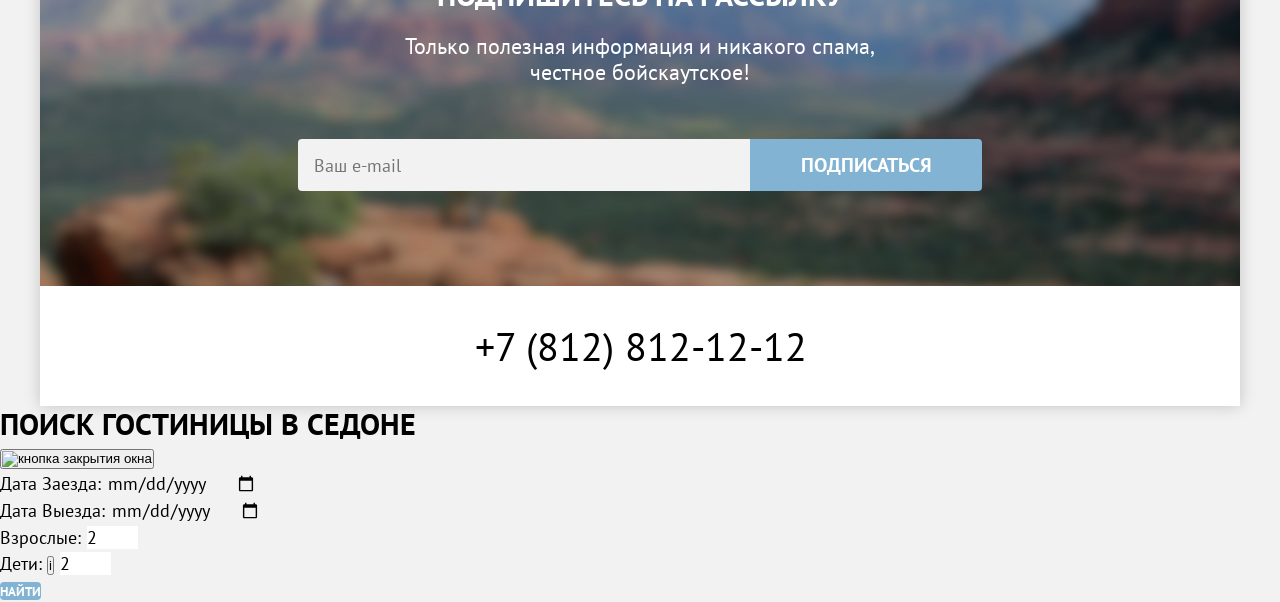
==== commit 66f0aeea: "Merge remote-tracking branch 'origin/main' into style/fix-icons-add-popup # Conflicts: #	catalog.htm" ====
--- a/index.html
+++ b/index.html
@@ -3,14 +3,14 @@
 <head>
   <meta charset="utf-8">
   <title>HTML Academy: Седона</title>
-  <link rel="stylesheet" href="/style/style.css">
+  <link rel="stylesheet" href="style/style.css">
 </head>
 <body>
   <div class="container">
   <header>
     <nav class="main-nav">
       <a href="#">
-        <img class="main-logo" src="/pics/logo-sedona.svg" alt="Логотип сайта Седона">
+        <img class="main-logo" src="pics/logo-sedona.svg" alt="Логотип сайта Седона">
       </a>
       <ul class="navigation">
         <li class="navigation-item"><a class="nav" href="#">Главная</a></li>
@@ -111,15 +111,69 @@
 
   <footer>
     <ul class="socials">
-      <li class="socials-item"><a class="social" href="#"><img src="pics/vk-icon.svg" alt="Логотип ВКонтакте"></a></li>
-      <li class="socials-item"><a class="social" href="#"><img src="pics/telegram-icon.svg" alt="Логотип Телеграм"></a></li>
-      <li class="socials-item"><a class="social" href="#"><img src="pics/youtube-icon.svg" alt="Логотип YouTube"></a></li>
+      <li class="socials-item"><a class="social" href="#"><svg class="vk-icon" width="24" height="14" viewBox="0 0 24 14" fill="none" xmlns="http://www.w3.org/2000/svg">
+<path fill-rule="evenodd" clip-rule="evenodd" d="M23.45 0.948C23.616 0.402 23.45 0 22.655 0H20.03C19.362 0 19.054 0.347 18.887 0.73C18.887 0.73 17.552 3.926 15.661 6.002C15.049 6.604 14.771 6.795 14.437 6.795C14.27 6.795 14.019 6.604 14.019 6.057V0.948C14.019 0.292 13.835 0 13.279 0H9.151C8.734 0 8.483 0.304 8.483 0.593C8.483 1.214 9.429 1.358 9.526 3.106V6.904C9.526 7.737 9.373 7.888 9.039 7.888C8.149 7.888 5.984 4.677 4.699 1.003C4.45 0.288 4.198 0 3.527 0H0.9C0.15 0 0 0.347 0 0.73C0 1.412 0.89 4.8 4.145 9.281C6.315 12.341 9.37 14 12.153 14C13.822 14 14.028 13.632 14.028 12.997V10.684C14.028 9.947 14.186 9.8 14.715 9.8C15.105 9.8 15.772 9.992 17.33 11.467C19.11 13.216 19.403 14 20.405 14H23.03C23.78 14 24.156 13.632 23.94 12.904C23.702 12.18 22.852 11.129 21.725 9.882C21.113 9.172 20.195 8.407 19.916 8.024C19.527 7.533 19.638 7.314 19.916 6.877C19.916 6.877 23.116 2.451 23.449 0.948H23.45Z"/>
+</svg>
+</a></li>
+      <li class="socials-item"><a class="social" href="#"><svg class="telegram-icon" width="18" height="16" viewBox="0 0 18 16" fill="none" xmlns="http://www.w3.org/2000/svg">
+<path d="M16.785 0.0992597L0.840489 6.24776C-0.247661 6.68481 -0.241365 7.29184 0.640845 7.56253L4.73445 8.83953L14.2058 2.8637C14.6537 2.59121 15.0629 2.7378 14.7265 3.03636L7.05283 9.96185H7.05103L7.05283 9.96275L6.77045 14.1823C7.18413 14.1823 7.36669 13.9925 7.59871 13.7686L9.58705 11.8351L13.7229 14.89C14.4855 15.31 15.0332 15.0941 15.2229 14.1841L17.9379 1.38885C18.2158 0.274623 17.5126 -0.229883 16.785 0.0992597Z"/>
+</svg>
+</a></li>
+      <li class="socials-item"><a class="social" href="#"><svg class="youtube-icon" width="22" height="17" viewBox="0 0 22 17" fill="none" xmlns="http://www.w3.org/2000/svg">
+<path d="M18.607 0H3.17413C1.31343 0 0 1.59375 0 3.4V13.4937C0 15.4062 1.31343 17 3.17413 17H18.8259C20.4677 17 22 15.4062 22 13.6V3.4C21.7811 1.59375 20.4677 0 18.607 0ZM7.66169 12.5375V4.4625L14.995 8.5L7.66169 12.5375Z" />
+</svg>
+</a></li>
     </ul>
     <a class="phone-number" href="tel:+78128121212">+7 (812) 812-12-12</a>
-    <a href="#">
-      <img class="htmlacademy-logo" src="pics/logo-htmlacademy.png" alt="Логотип HTML-академии">
+    <a class="social" href="#">
+      <svg class="html-academy-logo" width="115" height="33" viewBox="0 0 115 33" fill="none" xmlns="http://www.w3.org/2000/svg">
+<path fill-rule="evenodd" clip-rule="evenodd" d="M7.9999 6.2C8.7999 5.2 9.9999 4.5 11.5999 4.5C14.2999 4.5 16.1999 6.4 16.0999 9.4V15.5H14.0999V9.8C14.0999 8 12.9999 6.6 11.1999 6.6C9.1999 6.6 7.8999 8.1 7.8999 10.2V15.5H5.8999V0H7.8999V6.2H7.9999ZM0 15.5V12.9H2.5V15.5H0ZM26.5999 4.79998H21.7999V1.09998H19.7999V4.89998H17.8999V6.89998H19.7999V12.9C19.7999 14.6 20.7999 15.6 22.4999 15.6H26.5999V13.6H22.8999C22.1999 13.6 21.7999 13.2 21.7999 12.5V6.79998H26.5999V4.79998ZM37.6 6.69998C38.2 5.39998 39.5 4.59998 41.1 4.59998C43.6 4.59998 45.1 6.39998 45 8.89997V15.4H43V9.09998C43 7.49998 42.1 6.49998 40.6 6.49998C39.4 6.49998 38 7.39998 38 9.79998V15.4H36V9.09998C36 7.49998 35.1 6.49998 33.6 6.49998C32 6.49998 31 7.99998 31 9.99998V15.4H29V4.79998H30.9V6.39998H31C31.6 5.39998 32.7 4.59998 34.1 4.59998C35.7 4.59998 36.9 5.49998 37.5 6.69998H37.6ZM47.8 12.7C47.8 14.4 48.8 15.4 50.6 15.4H52.6V13.4H50.9001C50.2001 13.4 49.8 13 49.8 12.3V0H47.8V12.7ZM25.0001 17.9C26.7001 17.9 28.0001 18.6 28.9001 19.7V18.2H30.9001V28.8H28.9001V27.2H28.8001C28.0001 28.3 26.8001 29.1 25.0001 29.1C21.9001 29.1 19.6001 26.8 19.6001 23.5C19.6001 20.2 21.9001 17.9 25.0001 17.9ZM21.7001 23.5C21.7001 25.5 23.1001 27.1 25.3001 27.1C27.5001 27.1 28.9001 25.4 28.9001 23.5C28.9001 21.5 27.5001 19.9 25.3001 19.9C23.1001 19.9 21.7001 21.5 21.7001 23.5ZM44.2 22C43.7 19.6 41.5999 17.9 38.7999 17.9C35.3999 17.9 33.2 20.4 33.2 23.5C33.2 26.6 35.3999 29.1 38.7999 29.1C41.5999 29.1 43.7 27.3 44.2 24.9H42.0999C41.7 26.2 40.3999 27.2 38.7999 27.2C36.5999 27.2 35.2 25.6 35.2 23.6C35.2 21.6 36.5999 20 38.7999 20C40.3999 20 41.5999 21 42.0999 22.2H44.2V22ZM51.2001 17.9C52.9001 17.9 54.2001 18.6 55.1 19.7V18.2H57.1V28.8H55.1V27.2H55C54.2001 28.3 53 29.1 51.2001 29.1C48.1001 29.1 45.8 26.8 45.8 23.5C45.8 20.2 48.1001 17.9 51.2001 17.9ZM47.9001 23.5C47.9001 25.5 49.3 27.1 51.5 27.1C53.6 27.1 55.1 25.4 55.1 23.5C55.1 21.5 53.7001 19.9 51.5 19.9C49.3 19.9 47.9001 21.5 47.9001 23.5ZM68.6999 19.8C67.7999 18.7 66.4999 17.9 64.7999 17.9C61.6999 17.9 59.3999 20.2 59.3999 23.5C59.3999 26.8 61.5999 29.1 64.7999 29.1C66.4999 29.1 67.7999 28.3 68.5999 27.3H68.6999V28.8H70.6999V13.4H68.6999V19.8ZM65.0999 27.1C62.8999 27.1 61.4999 25.5 61.4999 23.5C61.4999 21.5 62.8999 19.9 65.0999 19.9C67.2999 19.9 68.6999 21.5 68.6999 23.5C68.5999 25.5 67.1999 27.1 65.0999 27.1ZM72.8 23.5C72.8 20.4 75 17.9 78.3 17.9C81.8 17.9 84 20.6 83.8 24.2H75C75.1 25.8 76.5 27.1 78.4 27.1C79.8 27.1 80.9 26.5 81.4 25.5H83.5C82.8 27.8 80.8 29.1 78.3 29.1C74.9 29.1 72.8 26.5 72.8 23.5ZM81.6 22.4C81.3 20.8 80 19.8 78.3 19.8C76.6001 19.8 75.4 20.9 75.1 22.4H81.6ZM98.2001 17.9C96.6001 17.9 95.3001 18.7 94.6001 19.9H94.5001C93.9001 18.7 92.7001 17.9 91.1001 17.9C89.7001 17.9 88.6001 18.6 88.0001 19.7V18.2H86.1001V28.8H88.1001V23.4C88.1001 21.4 89.1001 20 90.7001 19.9C92.2001 19.9 93.1001 20.9 93.1001 22.5V28.8H95.1001V23.2C95.1001 20.8 96.5001 19.9 97.7001 19.9C99.2001 19.9 100.1 20.9 100.1 22.5V28.8H102.1V22.3C102.2 19.7 100.7 17.9 98.2001 17.9ZM105.8 18.1L109.4 27L112.8 18.1H114.9L110.2 30.3C109.5 32.1 108.5 32.9 106.7 32.9H104.2V30.9H106.7C107.7 30.9 108.1 30.6 108.4 29.7L103.6 18.1H105.8Z" />
+</svg>
+
     </a>
   </footer>
   </div>
+
+<div class="modal-overlay">
+ <div class="modal-container">
+<span class="form-header">
+  <h1 class="title title-size-l title-color-black search-for-a-hotel">Поиск гостиницы в Седоне</h1>
+  <button class="close-button">
+    <img src="pics/close-button.png" alt="кнопка закрытия окна">
+  </button>
+  </span>
+
+  <form class="search-form">
+    <ul class="search-list">
+      <span class="arrival-departure">
+      <li class="search-list-item">
+        <label class="text text-size-m title-color-black" for="arrival-date">Дата Заезда:</label>
+        <input class="search-input input input-size-l" type="date" id="arrival-date" name="arrival-date" required/>
+      </li>
+
+      <li class="search-list-item">
+        <label class="text text-size-m title-color-black" for="departure-date">Дата Выезда:</label>
+        <input class="search-input input input-size-l" type="date" id="departure-date" name="departure-date" required/>
+      </li>
+</span>
+<span class="adults-children">
+      <li class="search-list-item">
+        <label class="adults-label text text-size-m title-color-black" for="adults">Взрослые:</label>
+        <input class="adults-input input input-size-s" type="number" id="adults" name="adults" min="1" max="10" value="2" step="1" />
+      </li>
+
+      <li class="search-list-item">
+        <label class="text text-size-m title-color-black" for="children">Дети: <button class="tooltip-button">i</button></label>
+        <input class="children-input input input-size-s" type="number" id="children" name="children" min="1" max="10" value="2" step="1" />
+      </li>
+</span>
+      <li class="search-list-item">
+        <button class="button button-size-xl button-color-secondary" type="submit">Найти</button>
+      </li>
+    </ul>
+  </form>
+</div>
+</div>
 </body>
+<script src="index.js"></script>
 </html>
--- a/style/style.css
+++ b/style/style.css
@@ -34,7 +34,7 @@
   width: 1200px;
   margin: 0 auto;
   background-color: #ffffff;
-  box-shadow: 0 0 15px rgba(0, 0, 0, 0.2);
+  box-shadow: 0 0 15px #00000033;;
 }
 
 .visually-hidden {
@@ -624,7 +624,22 @@
 
 .layouts {
   display: flex;
-  gap: 48px;
+  gap: 8px;
+}
+
+.layout-button {
+  display: flex;
+  border: 2px solid #E5E5E5;
+  border-radius: 4px;
+  align-items: center;
+  justify-content: center;
+  width: 48px;
+  min-height: 48px;
+  background-color: #ffffff;
+}
+
+.layout-button:hover {
+  border: 2px solid #000000;
 }
 
 .cards {
@@ -688,7 +703,71 @@
   display: inline-block;
   text-align: center;
   line-height: 36px;
-  margin-left: auto;
+}
+
+.rating-with-stars {
+  display: flex;
+  justify-content: space-between;
+  align-items: center;
+  gap: 10px;
+}
+
+.rating-with-stars .stars {
+  display: flex;
+  gap: 6px;
+  list-style: none;
+}
+
+.rating-with-stars .star-item {
+  display: flex;
+  align-items: center;
+}
+
+.divider-line {
+  display: block;
+  width: 1060px;
+  height: 0;
+  margin: 40px auto 0;
+  border-top: 1px solid #E5E5E5;
+}
+
+.pagination-list {
+  list-style: none;
+  display: flex;
+  align-items: center;
+  gap: 10px;
+  margin-left: 70px;
+}
+
+.pagination-item {
+  display: flex;
+  align-items: center;
+  justify-content: center;
+  width: 60px;
+  min-height: 60px;
+  background-color: #82B3D3;
+  border-radius: 4px;
+}
+
+.pagination-item .pagination-a {
+  display: flex;
+  align-items: center;
+  justify-content: center;
+  width: 100%;
+  height: 100%;
+  font-weight: 700;
+  font-size: 20px;
+  line-height: 36px;
+  color: #ffffff;
+  text-decoration: none;
+}
+
+.pagination-item:nth-child(5) {
+  background-color: transparent;
+}
+
+.pagination-item:nth-child(5) .pagination-a {
+  color: #000000;
 }
 
 .subscription-section {
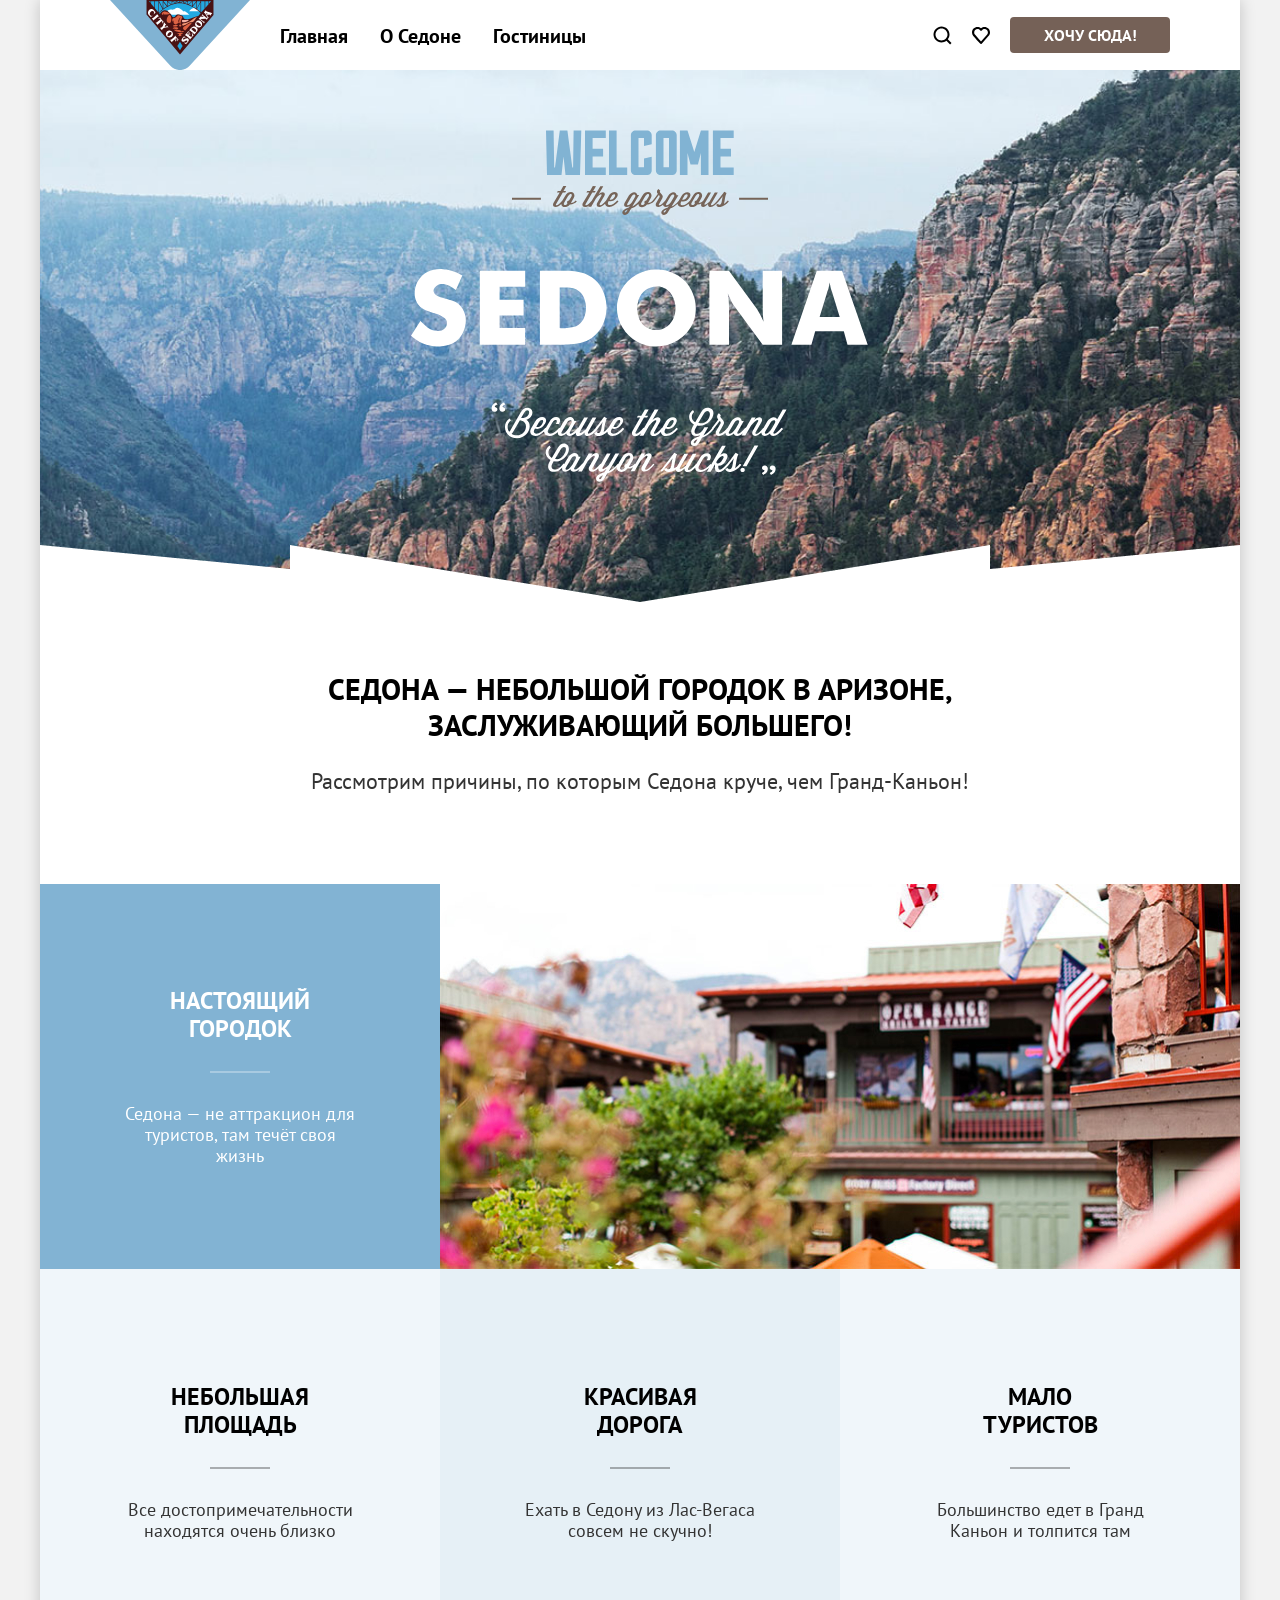
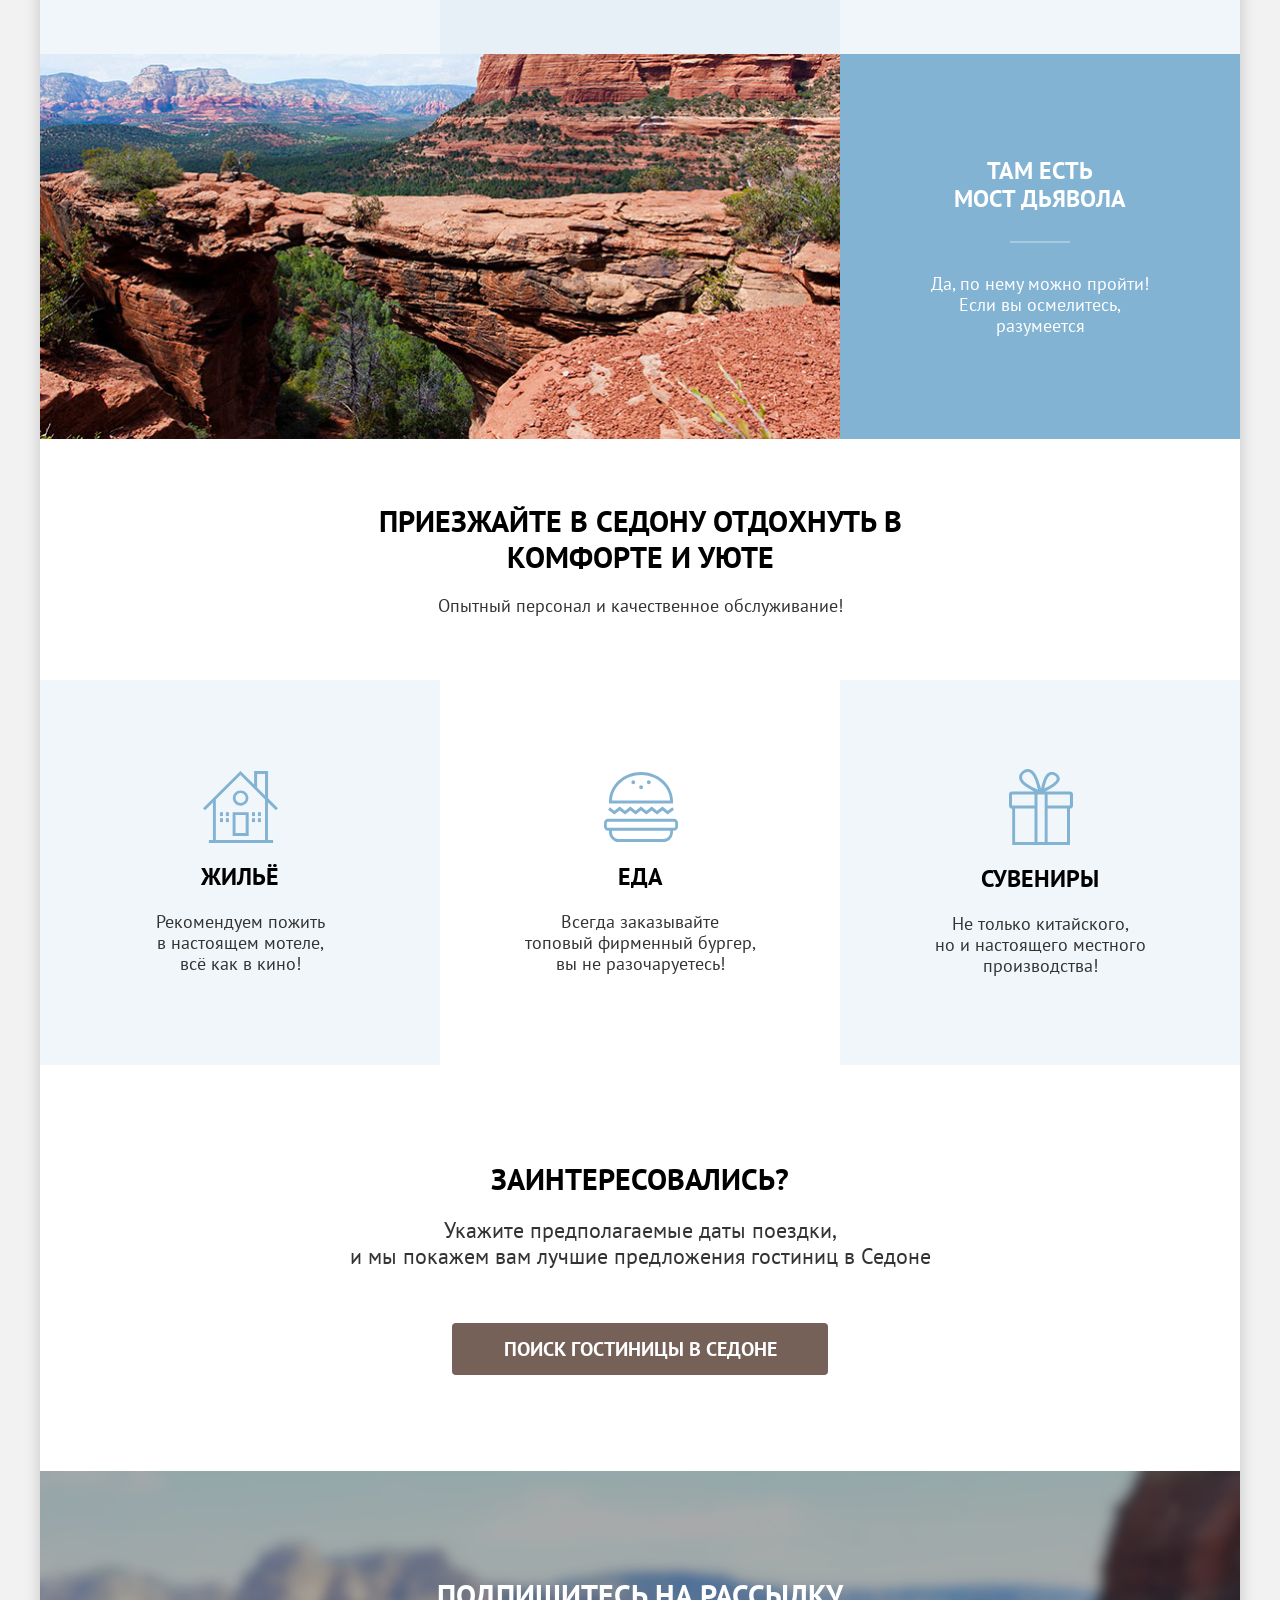
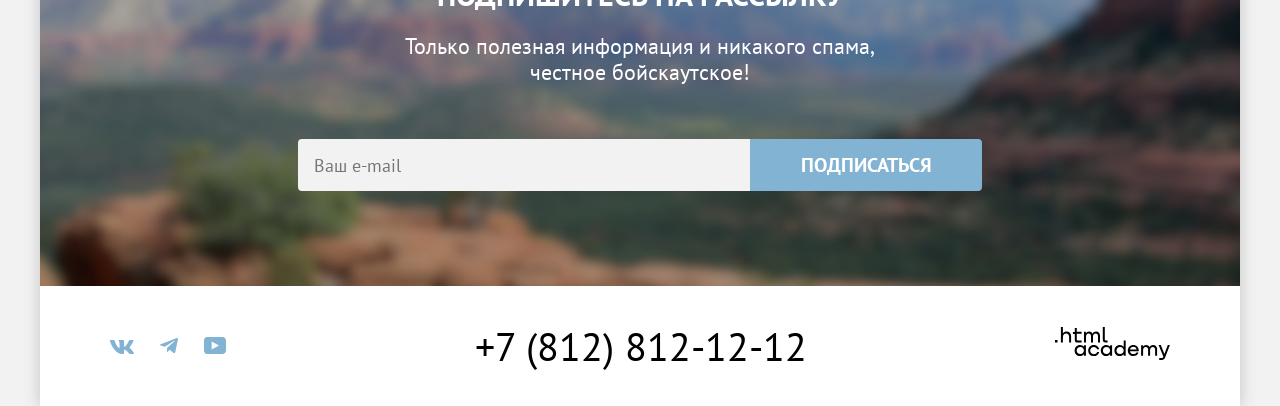
==== commit 609e12a4: "style: добавила модальное окно, поправила пути и добавила изменение цветов при наведении на свг-икон" ====
--- a/index.html
+++ b/index.html
@@ -18,8 +18,8 @@
         <li class="navigation-item"><a class="nav" href="catalog.html">Гостиницы</a></li>
       </ul>
       <ul class="user-navigation">
-        <li class="user-navigation-item"><a class="user-nav" href="#"><img src="/pics/search-icon.svg" alt="Поиск"></a></li>
-        <li class="user-navigation-item"><a class="user-nav" href="#"><img src="/pics/favorite-icon.svg" alt="Избранное"></a></li>
+        <li class="user-navigation-item"><a class="user-nav" href="#"><img src="pics/search-icon.svg" alt="Поиск"></a></li>
+        <li class="user-navigation-item"><a class="user-nav" href="#"><img src="pics/favorite-icon.svg" alt="Избранное"></a></li>
         <li class="user-navigation-item"><button class="button button-size-s button-color-primary" type="button">Хочу сюда!</button></li>
       </ul>
     </nav>
@@ -29,7 +29,7 @@
     <h1 class="visually-hidden">Добро пожаловать в Седону</h1>
 
     <section class="main">
-      <img class="welcome-to-sedona" src="/pics/welcome-to-sedona.svg" alt="Добро пожаловать в Седону">
+      <img class="welcome-to-sedona" src="pics/welcome-to-sedona.svg" alt="Добро пожаловать в Седону">
     </section>
 
      <section class="intro-text">
@@ -44,7 +44,7 @@
           <h3 class="title title-size-m title-color-black">Настоящий<br>городок</h3>
           <p class="text text-size-m">Седона — не аттракцион для<br>туристов, там течёт своя<br>жизнь</p>
         </span>
-          <img class="town-scenery" src="/pics/town-scenery.jpg" alt="Вид на город">
+          <img class="town-scenery" src="pics/town-scenery.jpg" alt="Вид на город">
         </li>
         <li class="advantages-item">
           <h3 class="title title-size-m title-color-black">Небольшая<br>площадь</h3>
@@ -59,7 +59,7 @@
           <p class="text text-size-m">Большинство едет в Гранд<br>Каньон и толпится там</p>
         </li>
         <li class="advantages-item">
-          <img class="devil-bridge-pic" src="/pics/devil-bridge.jpg" alt="Вид на мост дьявола">
+          <img class="devil-bridge-pic" src="pics/devil-bridge.jpg" alt="Вид на мост дьявола">
          <span class="advantage-text">
      <h3 class="title title-size-m title-color-black">Там есть<br>мост дьявола</h3>
           <p class="text text-size-m">Да, по нему можно пройти!<br>Если вы осмелитесь,<br>разумеется</p>
@@ -132,7 +132,6 @@
 
     </a>
   </footer>
-  </div>
 
 <div class="modal-overlay">
  <div class="modal-container">
--- a/style/style.css
+++ b/style/style.css
@@ -34,7 +34,7 @@
   width: 1200px;
   margin: 0 auto;
   background-color: #ffffff;
-  box-shadow: 0 0 15px #00000033;;
+  box-shadow: 0 0 15px #00000033;
 }
 
 .visually-hidden {
@@ -111,6 +111,12 @@
   font-size: 20px;
   line-height: 36px;
 }
+.button-size-xl {
+  width: 565px;
+  min-height: 60px;
+  font-size: 20px;
+  line-height: 36px;
+}
 .button-size-xs {
   width: 140px;
   min-height: 36px;
@@ -184,6 +190,10 @@
 .input-size-s {
   font-size: 18px;
   line-height: 23px;
+  background-color: #f2f2f2;
+  width: 110px;
+  height: 48px;
+  border-radius: 4px;
 }
 
 .price-inputs .input-size-m:first-child {
@@ -629,7 +639,7 @@
 
 .layout-button {
   display: flex;
-  border: 2px solid #E5E5E5;
+  border: 2px solid #e5e5e5;
   border-radius: 4px;
   align-items: center;
   justify-content: center;
@@ -655,7 +665,6 @@
 .cards-item {
   width: 340px;
 }
-
 
 .hotel-card {
   border: 1px solid #e6e6e6;
@@ -728,7 +737,7 @@
   width: 1060px;
   height: 0;
   margin: 40px auto 0;
-  border-top: 1px solid #E5E5E5;
+  border-top: 1px solid #e5e5e5;
 }
 
 .pagination-list {
@@ -745,7 +754,7 @@
   justify-content: center;
   width: 60px;
   min-height: 60px;
-  background-color: #82B3D3;
+  background-color: #82b3d3;
   border-radius: 4px;
 }
 
@@ -831,11 +840,24 @@
   padding: 0;
   margin: 0;
 }
-.socials-item .social:hover {
-  color: #68a2ca;
-}
-.socials-item .social:active {
-  color: #68a2ca4d;
+
+.youtube-icon path,
+.telegram-icon path,
+.vk-icon path {
+  fill: #83b3d3;
+}
+
+.social:hover .youtube-icon path,
+.social:hover .telegram-icon path,
+.social:hover .vk-icon path {
+  fill: #68a2ca;
+}
+
+.social:active .youtube-icon path,
+.social:active .telegram-icon path,
+.social:active .vk-icon path {
+  fill: #68a2ca;
+  opacity: 0.2;
 }
 
 .phone-number {
@@ -845,12 +867,138 @@
   color: #000000;
 }
 
-.htmlacademy-logo {
+.phone-number:hover {
+  color: #756157;
+}
+
+.phone-number:active {
+  color: #756157;
+  opacity: 0.3;
+}
+
+.html-academy-logo path {
   display: block;
-}
-.htmlacademy-logo:hover {
-  color: #756157;
-}
-.htmlacademy-logo:active {
-  color: #7561574d;
-}
+  fill: #000000;
+}
+.social:hover .html-academy-logo path {
+  fill: #756157;
+}
+
+.social:active .html-academy-logo path {
+  fill: #756157;
+  opacity: 0.3;
+}
+
+.modal-container {
+  position: fixed;
+  top: 50%;
+  left: 50%;
+  transform: translate(-50%, -50%);
+  width: 717px;
+  min-height: 576px;
+  background-color: #ffffff;
+  border-radius: 30px;
+  box-shadow: 0 4px 20px rgba(0, 0, 0, 0.15);
+  padding: 64px 70px;
+  box-sizing: border-box;
+  display: none;
+}
+
+.modal-overlay {
+  position: fixed;
+  top: 0;
+  left: 0;
+  width: 100%;
+  height: 100%;
+  background-color: rgba(255, 255, 255, 0.5);
+  z-index: 999;
+  display: none;
+}
+
+.form-header {
+  display: flex;
+  align-items: center;
+  justify-content: center;
+  gap: 130px;
+  margin-bottom: 48px;
+}
+
+.close-button {
+  width: 52px;
+  min-height: 52px;
+  background-color: #f2f2f2;
+  border: none;
+  border-radius: 50%;
+  display: flex;
+  align-items: center;
+  justify-content: center;
+  padding: 0;
+  margin-right: -18px;
+}
+
+.close-button:hover{
+  background-color: #E5E5E5;
+}
+
+.search-list {
+  list-style: none;
+  padding: 0;
+  margin: 0;
+  display: flex;
+  flex-direction: column;
+}
+.search-form .input-size-l {
+  width: 440px;
+  min-height: 48px;
+  border-radius: 4px;
+}
+
+.search-list-item {
+  display: flex;
+  align-items: center;
+  gap: 24px;
+  margin-bottom: 48px;
+}
+
+.search-list-item:first-child {
+  margin-bottom: 48px;
+  display: flex;
+  align-items: center;
+  gap: 24px;
+}
+
+.search-list-item:nth-child(2) {
+  margin-bottom: 48px;
+  display: flex;
+  align-items: center;
+  gap: 20px;
+}
+
+.search-input {
+  padding: 0 20px;
+}
+
+.adults-children {
+  display: flex;
+  gap: 87px;
+}
+
+.adults-input,
+.children-input {
+  display: flex;
+  padding: 0 30px;
+}
+
+.tooltip-button {
+  color: #ffffff;
+  width: 26px;
+  height: 26px;
+  border-radius: 50px;
+  border: none;
+  background-color: #83b3d3;
+  margin-right: 40px;
+}
+
+.adults-label {
+  margin-right: 20px;
+}
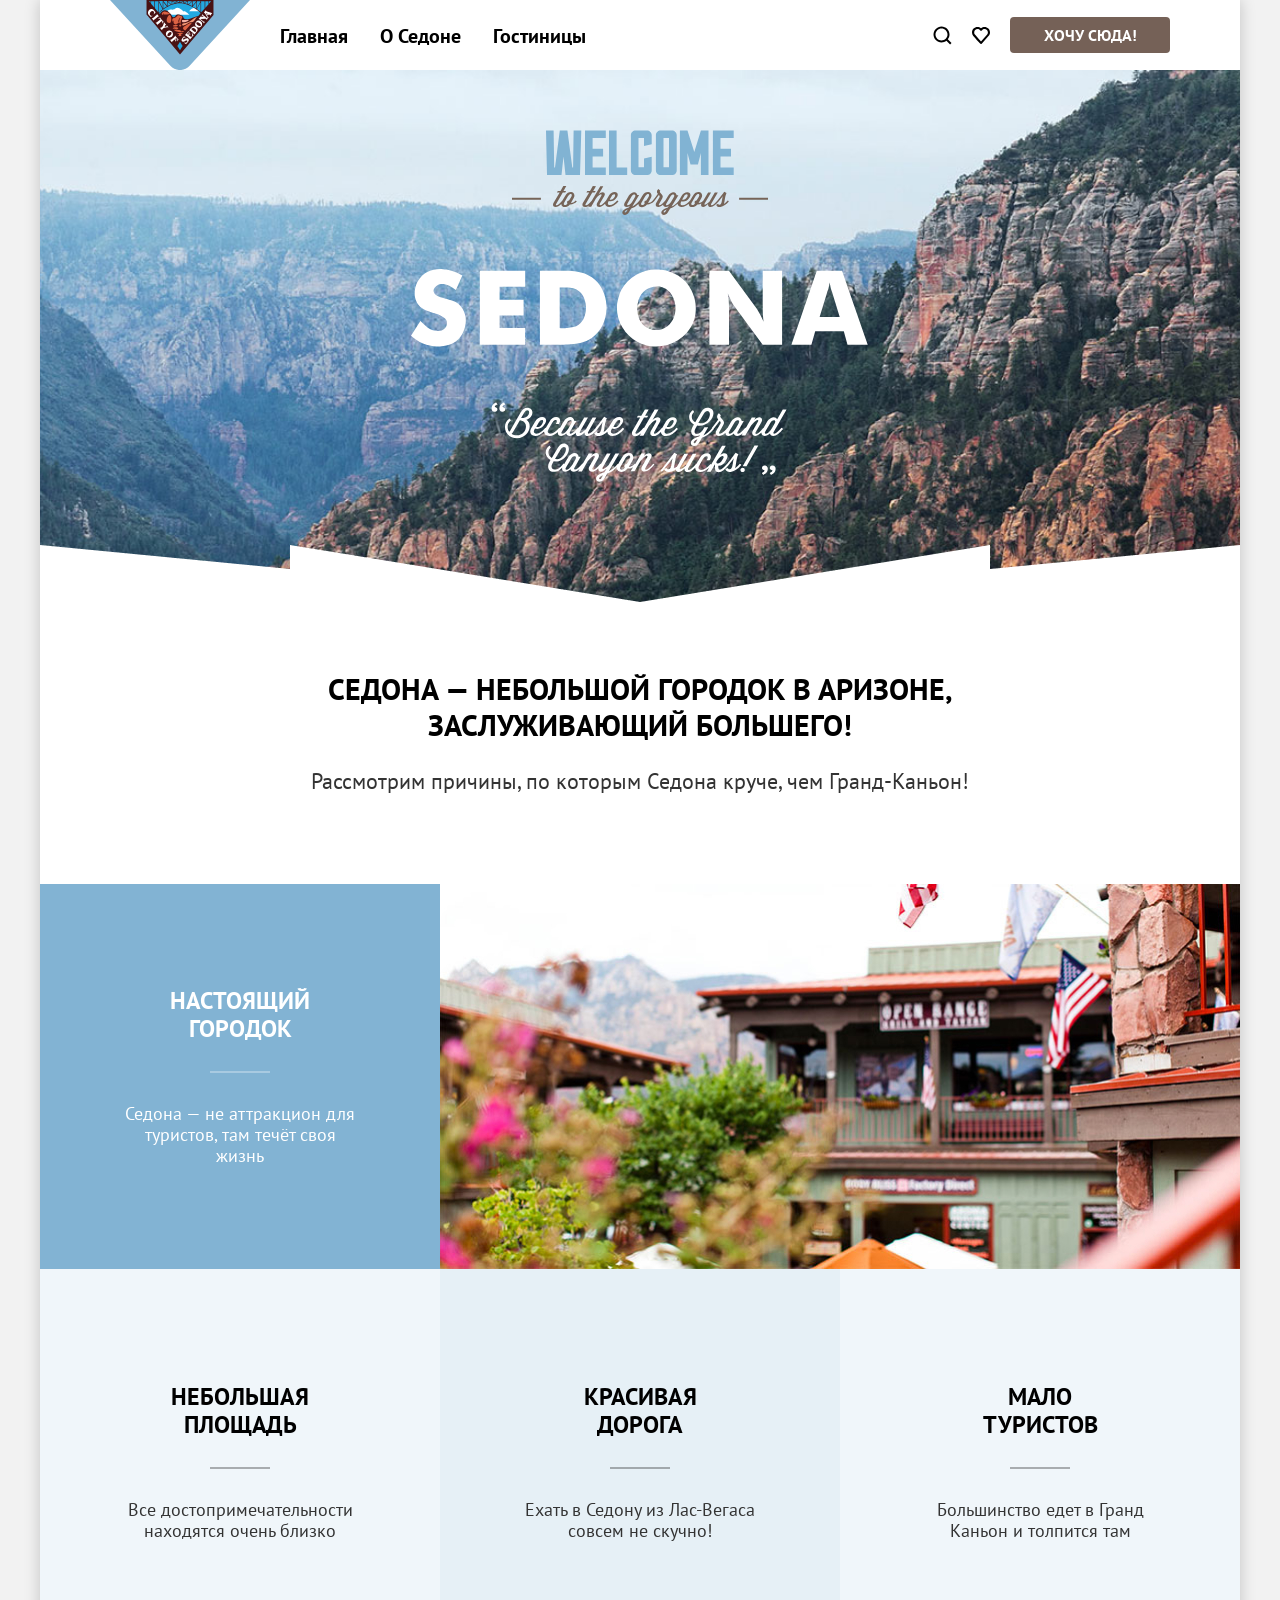
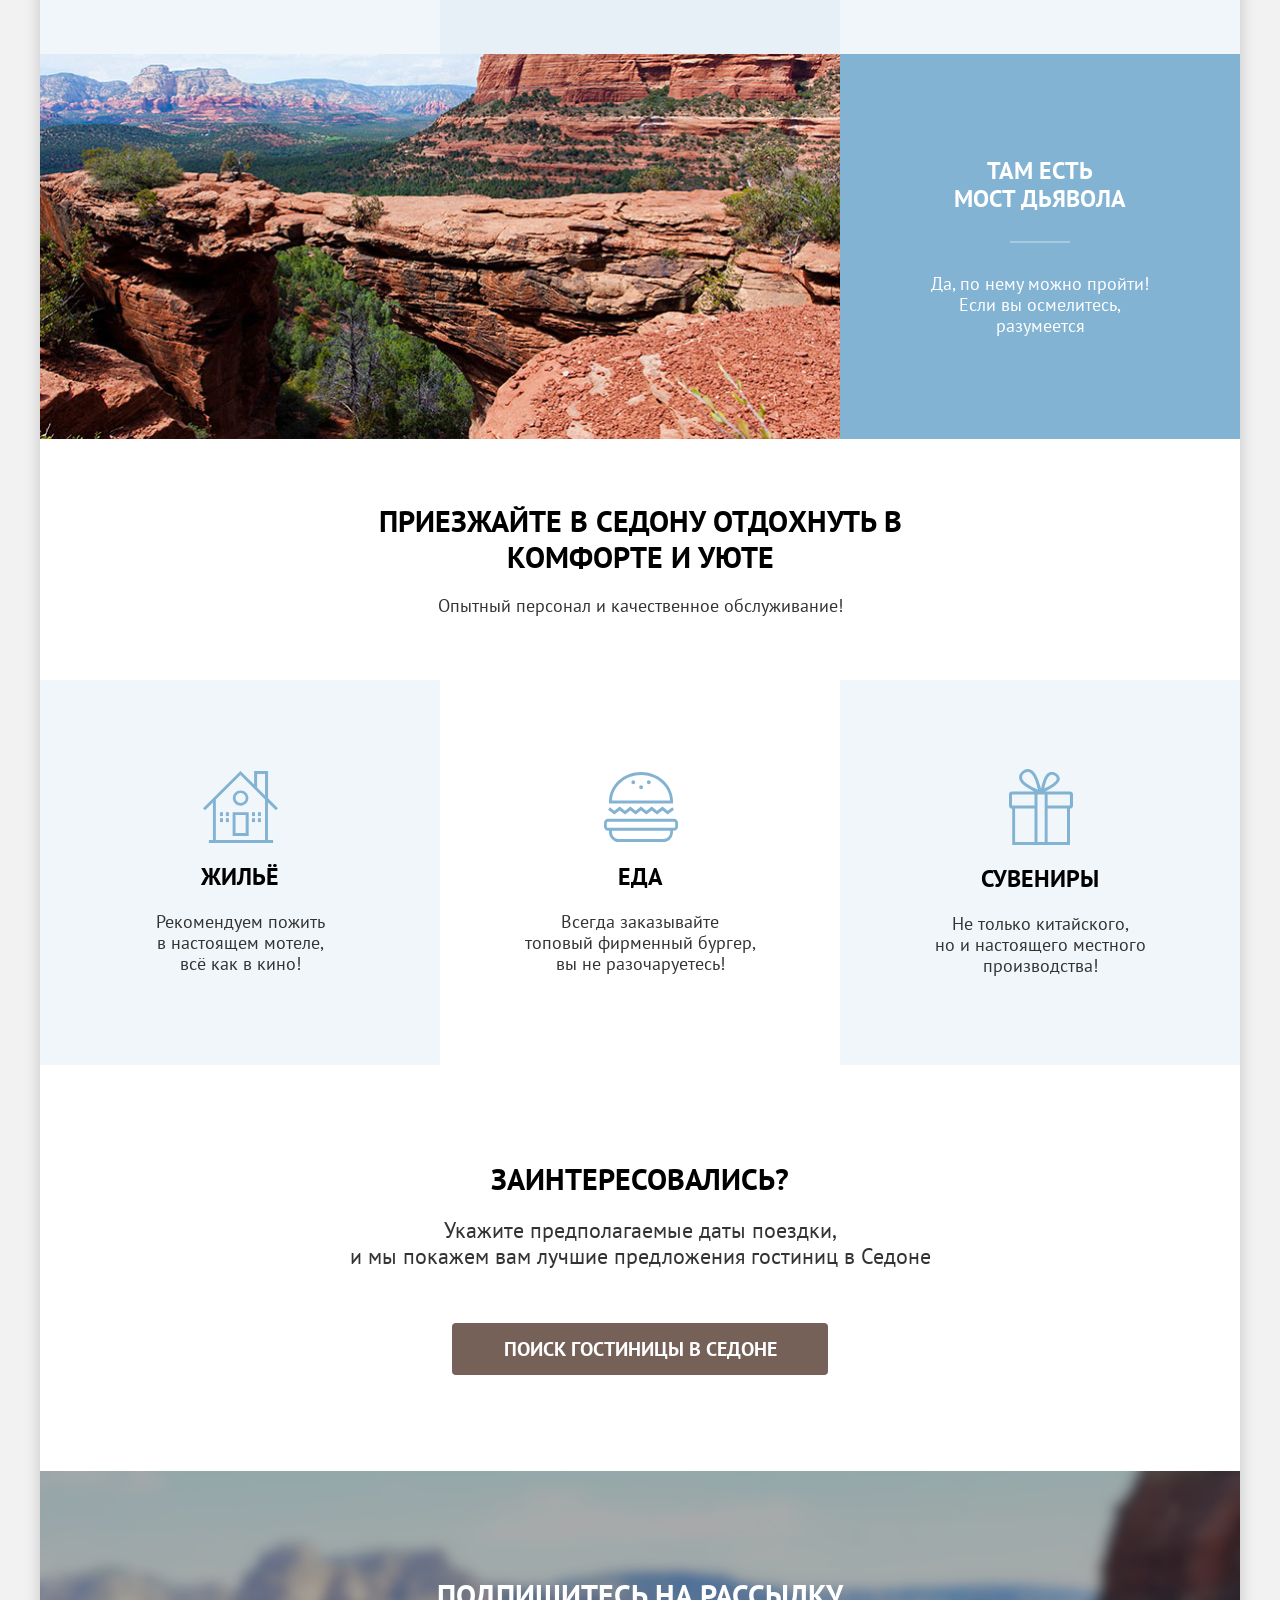
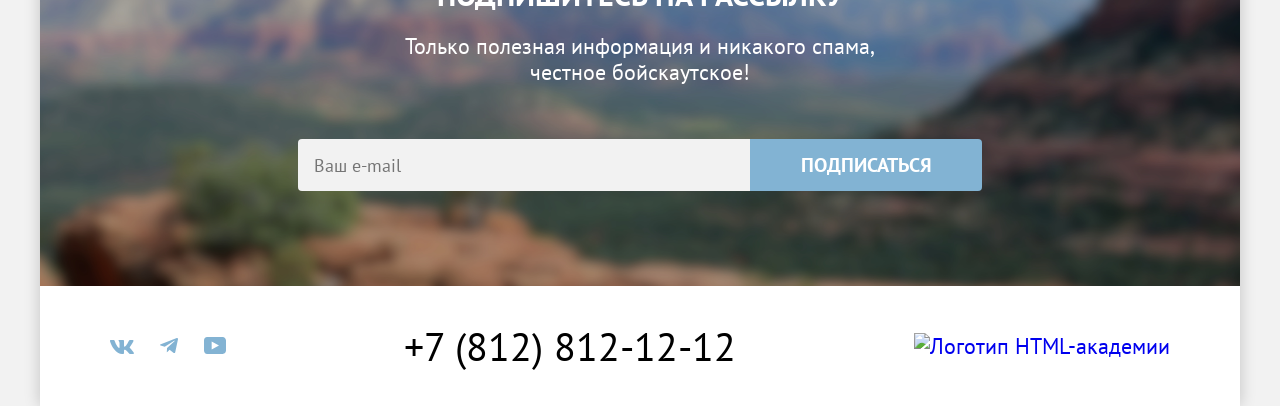
==== commit 76a28077: "Merge remote-tracking branch 'origin/main'" ====
--- a/index.html
+++ b/index.html
@@ -3,14 +3,14 @@
 <head>
   <meta charset="utf-8">
   <title>HTML Academy: Седона</title>
-  <link rel="stylesheet" href="style/style.css">
+  <link rel="stylesheet" href="/style/style.css">
 </head>
 <body>
   <div class="container">
   <header>
     <nav class="main-nav">
       <a href="#">
-        <img class="main-logo" src="pics/logo-sedona.svg" alt="Логотип сайта Седона">
+        <img class="main-logo" src="/pics/logo-sedona.svg" alt="Логотип сайта Седона">
       </a>
       <ul class="navigation">
         <li class="navigation-item"><a class="nav" href="#">Главная</a></li>
@@ -18,8 +18,8 @@
         <li class="navigation-item"><a class="nav" href="catalog.html">Гостиницы</a></li>
       </ul>
       <ul class="user-navigation">
-        <li class="user-navigation-item"><a class="user-nav" href="#"><img src="pics/search-icon.svg" alt="Поиск"></a></li>
-        <li class="user-navigation-item"><a class="user-nav" href="#"><img src="pics/favorite-icon.svg" alt="Избранное"></a></li>
+        <li class="user-navigation-item"><a class="user-nav" href="#"><img src="/pics/search-icon.svg" alt="Поиск"></a></li>
+        <li class="user-navigation-item"><a class="user-nav" href="#"><img src="/pics/favorite-icon.svg" alt="Избранное"></a></li>
         <li class="user-navigation-item"><button class="button button-size-s button-color-primary" type="button">Хочу сюда!</button></li>
       </ul>
     </nav>
@@ -29,7 +29,7 @@
     <h1 class="visually-hidden">Добро пожаловать в Седону</h1>
 
     <section class="main">
-      <img class="welcome-to-sedona" src="pics/welcome-to-sedona.svg" alt="Добро пожаловать в Седону">
+      <img class="welcome-to-sedona" src="/pics/welcome-to-sedona.svg" alt="Добро пожаловать в Седону">
     </section>
 
      <section class="intro-text">
@@ -44,7 +44,7 @@
           <h3 class="title title-size-m title-color-black">Настоящий<br>городок</h3>
           <p class="text text-size-m">Седона — не аттракцион для<br>туристов, там течёт своя<br>жизнь</p>
         </span>
-          <img class="town-scenery" src="pics/town-scenery.jpg" alt="Вид на город">
+          <img class="town-scenery" src="/pics/town-scenery.jpg" alt="Вид на город">
         </li>
         <li class="advantages-item">
           <h3 class="title title-size-m title-color-black">Небольшая<br>площадь</h3>
@@ -59,7 +59,7 @@
           <p class="text text-size-m">Большинство едет в Гранд<br>Каньон и толпится там</p>
         </li>
         <li class="advantages-item">
-          <img class="devil-bridge-pic" src="pics/devil-bridge.jpg" alt="Вид на мост дьявола">
+          <img class="devil-bridge-pic" src="/pics/devil-bridge.jpg" alt="Вид на мост дьявола">
          <span class="advantage-text">
      <h3 class="title title-size-m title-color-black">Там есть<br>мост дьявола</h3>
           <p class="text text-size-m">Да, по нему можно пройти!<br>Если вы осмелитесь,<br>разумеется</p>
@@ -111,68 +111,15 @@
 
   <footer>
     <ul class="socials">
-      <li class="socials-item"><a class="social" href="#"><svg class="vk-icon" width="24" height="14" viewBox="0 0 24 14" fill="none" xmlns="http://www.w3.org/2000/svg">
-<path fill-rule="evenodd" clip-rule="evenodd" d="M23.45 0.948C23.616 0.402 23.45 0 22.655 0H20.03C19.362 0 19.054 0.347 18.887 0.73C18.887 0.73 17.552 3.926 15.661 6.002C15.049 6.604 14.771 6.795 14.437 6.795C14.27 6.795 14.019 6.604 14.019 6.057V0.948C14.019 0.292 13.835 0 13.279 0H9.151C8.734 0 8.483 0.304 8.483 0.593C8.483 1.214 9.429 1.358 9.526 3.106V6.904C9.526 7.737 9.373 7.888 9.039 7.888C8.149 7.888 5.984 4.677 4.699 1.003C4.45 0.288 4.198 0 3.527 0H0.9C0.15 0 0 0.347 0 0.73C0 1.412 0.89 4.8 4.145 9.281C6.315 12.341 9.37 14 12.153 14C13.822 14 14.028 13.632 14.028 12.997V10.684C14.028 9.947 14.186 9.8 14.715 9.8C15.105 9.8 15.772 9.992 17.33 11.467C19.11 13.216 19.403 14 20.405 14H23.03C23.78 14 24.156 13.632 23.94 12.904C23.702 12.18 22.852 11.129 21.725 9.882C21.113 9.172 20.195 8.407 19.916 8.024C19.527 7.533 19.638 7.314 19.916 6.877C19.916 6.877 23.116 2.451 23.449 0.948H23.45Z"/>
-</svg>
-</a></li>
-      <li class="socials-item"><a class="social" href="#"><svg class="telegram-icon" width="18" height="16" viewBox="0 0 18 16" fill="none" xmlns="http://www.w3.org/2000/svg">
-<path d="M16.785 0.0992597L0.840489 6.24776C-0.247661 6.68481 -0.241365 7.29184 0.640845 7.56253L4.73445 8.83953L14.2058 2.8637C14.6537 2.59121 15.0629 2.7378 14.7265 3.03636L7.05283 9.96185H7.05103L7.05283 9.96275L6.77045 14.1823C7.18413 14.1823 7.36669 13.9925 7.59871 13.7686L9.58705 11.8351L13.7229 14.89C14.4855 15.31 15.0332 15.0941 15.2229 14.1841L17.9379 1.38885C18.2158 0.274623 17.5126 -0.229883 16.785 0.0992597Z"/>
-</svg>
-</a></li>
-      <li class="socials-item"><a class="social" href="#"><svg class="youtube-icon" width="22" height="17" viewBox="0 0 22 17" fill="none" xmlns="http://www.w3.org/2000/svg">
-<path d="M18.607 0H3.17413C1.31343 0 0 1.59375 0 3.4V13.4937C0 15.4062 1.31343 17 3.17413 17H18.8259C20.4677 17 22 15.4062 22 13.6V3.4C21.7811 1.59375 20.4677 0 18.607 0ZM7.66169 12.5375V4.4625L14.995 8.5L7.66169 12.5375Z" />
-</svg>
-</a></li>
+      <li class="socials-item"><a class="social" href="#"><img src="pics/vk-icon.svg" alt="Логотип ВКонтакте"></a></li>
+      <li class="socials-item"><a class="social" href="#"><img src="pics/telegram-icon.svg" alt="Логотип Телеграм"></a></li>
+      <li class="socials-item"><a class="social" href="#"><img src="pics/youtube-icon.svg" alt="Логотип YouTube"></a></li>
     </ul>
     <a class="phone-number" href="tel:+78128121212">+7 (812) 812-12-12</a>
-    <a class="social" href="#">
-      <svg class="html-academy-logo" width="115" height="33" viewBox="0 0 115 33" fill="none" xmlns="http://www.w3.org/2000/svg">
-<path fill-rule="evenodd" clip-rule="evenodd" d="M7.9999 6.2C8.7999 5.2 9.9999 4.5 11.5999 4.5C14.2999 4.5 16.1999 6.4 16.0999 9.4V15.5H14.0999V9.8C14.0999 8 12.9999 6.6 11.1999 6.6C9.1999 6.6 7.8999 8.1 7.8999 10.2V15.5H5.8999V0H7.8999V6.2H7.9999ZM0 15.5V12.9H2.5V15.5H0ZM26.5999 4.79998H21.7999V1.09998H19.7999V4.89998H17.8999V6.89998H19.7999V12.9C19.7999 14.6 20.7999 15.6 22.4999 15.6H26.5999V13.6H22.8999C22.1999 13.6 21.7999 13.2 21.7999 12.5V6.79998H26.5999V4.79998ZM37.6 6.69998C38.2 5.39998 39.5 4.59998 41.1 4.59998C43.6 4.59998 45.1 6.39998 45 8.89997V15.4H43V9.09998C43 7.49998 42.1 6.49998 40.6 6.49998C39.4 6.49998 38 7.39998 38 9.79998V15.4H36V9.09998C36 7.49998 35.1 6.49998 33.6 6.49998C32 6.49998 31 7.99998 31 9.99998V15.4H29V4.79998H30.9V6.39998H31C31.6 5.39998 32.7 4.59998 34.1 4.59998C35.7 4.59998 36.9 5.49998 37.5 6.69998H37.6ZM47.8 12.7C47.8 14.4 48.8 15.4 50.6 15.4H52.6V13.4H50.9001C50.2001 13.4 49.8 13 49.8 12.3V0H47.8V12.7ZM25.0001 17.9C26.7001 17.9 28.0001 18.6 28.9001 19.7V18.2H30.9001V28.8H28.9001V27.2H28.8001C28.0001 28.3 26.8001 29.1 25.0001 29.1C21.9001 29.1 19.6001 26.8 19.6001 23.5C19.6001 20.2 21.9001 17.9 25.0001 17.9ZM21.7001 23.5C21.7001 25.5 23.1001 27.1 25.3001 27.1C27.5001 27.1 28.9001 25.4 28.9001 23.5C28.9001 21.5 27.5001 19.9 25.3001 19.9C23.1001 19.9 21.7001 21.5 21.7001 23.5ZM44.2 22C43.7 19.6 41.5999 17.9 38.7999 17.9C35.3999 17.9 33.2 20.4 33.2 23.5C33.2 26.6 35.3999 29.1 38.7999 29.1C41.5999 29.1 43.7 27.3 44.2 24.9H42.0999C41.7 26.2 40.3999 27.2 38.7999 27.2C36.5999 27.2 35.2 25.6 35.2 23.6C35.2 21.6 36.5999 20 38.7999 20C40.3999 20 41.5999 21 42.0999 22.2H44.2V22ZM51.2001 17.9C52.9001 17.9 54.2001 18.6 55.1 19.7V18.2H57.1V28.8H55.1V27.2H55C54.2001 28.3 53 29.1 51.2001 29.1C48.1001 29.1 45.8 26.8 45.8 23.5C45.8 20.2 48.1001 17.9 51.2001 17.9ZM47.9001 23.5C47.9001 25.5 49.3 27.1 51.5 27.1C53.6 27.1 55.1 25.4 55.1 23.5C55.1 21.5 53.7001 19.9 51.5 19.9C49.3 19.9 47.9001 21.5 47.9001 23.5ZM68.6999 19.8C67.7999 18.7 66.4999 17.9 64.7999 17.9C61.6999 17.9 59.3999 20.2 59.3999 23.5C59.3999 26.8 61.5999 29.1 64.7999 29.1C66.4999 29.1 67.7999 28.3 68.5999 27.3H68.6999V28.8H70.6999V13.4H68.6999V19.8ZM65.0999 27.1C62.8999 27.1 61.4999 25.5 61.4999 23.5C61.4999 21.5 62.8999 19.9 65.0999 19.9C67.2999 19.9 68.6999 21.5 68.6999 23.5C68.5999 25.5 67.1999 27.1 65.0999 27.1ZM72.8 23.5C72.8 20.4 75 17.9 78.3 17.9C81.8 17.9 84 20.6 83.8 24.2H75C75.1 25.8 76.5 27.1 78.4 27.1C79.8 27.1 80.9 26.5 81.4 25.5H83.5C82.8 27.8 80.8 29.1 78.3 29.1C74.9 29.1 72.8 26.5 72.8 23.5ZM81.6 22.4C81.3 20.8 80 19.8 78.3 19.8C76.6001 19.8 75.4 20.9 75.1 22.4H81.6ZM98.2001 17.9C96.6001 17.9 95.3001 18.7 94.6001 19.9H94.5001C93.9001 18.7 92.7001 17.9 91.1001 17.9C89.7001 17.9 88.6001 18.6 88.0001 19.7V18.2H86.1001V28.8H88.1001V23.4C88.1001 21.4 89.1001 20 90.7001 19.9C92.2001 19.9 93.1001 20.9 93.1001 22.5V28.8H95.1001V23.2C95.1001 20.8 96.5001 19.9 97.7001 19.9C99.2001 19.9 100.1 20.9 100.1 22.5V28.8H102.1V22.3C102.2 19.7 100.7 17.9 98.2001 17.9ZM105.8 18.1L109.4 27L112.8 18.1H114.9L110.2 30.3C109.5 32.1 108.5 32.9 106.7 32.9H104.2V30.9H106.7C107.7 30.9 108.1 30.6 108.4 29.7L103.6 18.1H105.8Z" />
-</svg>
-
+    <a href="#">
+      <img class="htmlacademy-logo" src="pics/logo-htmlacademy.png" alt="Логотип HTML-академии">
     </a>
   </footer>
-
-<div class="modal-overlay">
- <div class="modal-container">
-<span class="form-header">
-  <h1 class="title title-size-l title-color-black search-for-a-hotel">Поиск гостиницы в Седоне</h1>
-  <button class="close-button">
-    <img src="pics/close-button.png" alt="кнопка закрытия окна">
-  </button>
-  </span>
-
-  <form class="search-form">
-    <ul class="search-list">
-      <span class="arrival-departure">
-      <li class="search-list-item">
-        <label class="text text-size-m title-color-black" for="arrival-date">Дата Заезда:</label>
-        <input class="search-input input input-size-l" type="date" id="arrival-date" name="arrival-date" required/>
-      </li>
-
-      <li class="search-list-item">
-        <label class="text text-size-m title-color-black" for="departure-date">Дата Выезда:</label>
-        <input class="search-input input input-size-l" type="date" id="departure-date" name="departure-date" required/>
-      </li>
-</span>
-<span class="adults-children">
-      <li class="search-list-item">
-        <label class="adults-label text text-size-m title-color-black" for="adults">Взрослые:</label>
-        <input class="adults-input input input-size-s" type="number" id="adults" name="adults" min="1" max="10" value="2" step="1" />
-      </li>
-
-      <li class="search-list-item">
-        <label class="text text-size-m title-color-black" for="children">Дети: <button class="tooltip-button">i</button></label>
-        <input class="children-input input input-size-s" type="number" id="children" name="children" min="1" max="10" value="2" step="1" />
-      </li>
-</span>
-      <li class="search-list-item">
-        <button class="button button-size-xl button-color-secondary" type="submit">Найти</button>
-      </li>
-    </ul>
-  </form>
-</div>
-</div>
+  </div>
 </body>
-<script src="index.js"></script>
 </html>
--- a/style/style.css
+++ b/style/style.css
@@ -34,7 +34,7 @@
   width: 1200px;
   margin: 0 auto;
   background-color: #ffffff;
-  box-shadow: 0 0 15px #00000033;
+  box-shadow: 0 0 15px #00000033;;
 }
 
 .visually-hidden {
@@ -111,12 +111,6 @@
   font-size: 20px;
   line-height: 36px;
 }
-.button-size-xl {
-  width: 565px;
-  min-height: 60px;
-  font-size: 20px;
-  line-height: 36px;
-}
 .button-size-xs {
   width: 140px;
   min-height: 36px;
@@ -190,10 +184,6 @@
 .input-size-s {
   font-size: 18px;
   line-height: 23px;
-  background-color: #f2f2f2;
-  width: 110px;
-  height: 48px;
-  border-radius: 4px;
 }
 
 .price-inputs .input-size-m:first-child {
@@ -639,7 +629,7 @@
 
 .layout-button {
   display: flex;
-  border: 2px solid #e5e5e5;
+  border: 2px solid #E5E5E5;
   border-radius: 4px;
   align-items: center;
   justify-content: center;
@@ -665,6 +655,7 @@
 .cards-item {
   width: 340px;
 }
+
 
 .hotel-card {
   border: 1px solid #e6e6e6;
@@ -737,7 +728,7 @@
   width: 1060px;
   height: 0;
   margin: 40px auto 0;
-  border-top: 1px solid #e5e5e5;
+  border-top: 1px solid #E5E5E5;
 }
 
 .pagination-list {
@@ -754,7 +745,7 @@
   justify-content: center;
   width: 60px;
   min-height: 60px;
-  background-color: #82b3d3;
+  background-color: #82B3D3;
   border-radius: 4px;
 }
 
@@ -840,24 +831,11 @@
   padding: 0;
   margin: 0;
 }
-
-.youtube-icon path,
-.telegram-icon path,
-.vk-icon path {
-  fill: #83b3d3;
-}
-
-.social:hover .youtube-icon path,
-.social:hover .telegram-icon path,
-.social:hover .vk-icon path {
-  fill: #68a2ca;
-}
-
-.social:active .youtube-icon path,
-.social:active .telegram-icon path,
-.social:active .vk-icon path {
-  fill: #68a2ca;
-  opacity: 0.2;
+.socials-item .social:hover {
+  color: #68a2ca;
+}
+.socials-item .social:active {
+  color: #68a2ca4d;
 }
 
 .phone-number {
@@ -867,138 +845,12 @@
   color: #000000;
 }
 
-.phone-number:hover {
+.htmlacademy-logo {
+  display: block;
+}
+.htmlacademy-logo:hover {
   color: #756157;
 }
-
-.phone-number:active {
-  color: #756157;
-  opacity: 0.3;
-}
-
-.html-academy-logo path {
-  display: block;
-  fill: #000000;
-}
-.social:hover .html-academy-logo path {
-  fill: #756157;
-}
-
-.social:active .html-academy-logo path {
-  fill: #756157;
-  opacity: 0.3;
-}
-
-.modal-container {
-  position: fixed;
-  top: 50%;
-  left: 50%;
-  transform: translate(-50%, -50%);
-  width: 717px;
-  min-height: 576px;
-  background-color: #ffffff;
-  border-radius: 30px;
-  box-shadow: 0 4px 20px rgba(0, 0, 0, 0.15);
-  padding: 64px 70px;
-  box-sizing: border-box;
-  display: none;
-}
-
-.modal-overlay {
-  position: fixed;
-  top: 0;
-  left: 0;
-  width: 100%;
-  height: 100%;
-  background-color: rgba(255, 255, 255, 0.5);
-  z-index: 999;
-  display: none;
-}
-
-.form-header {
-  display: flex;
-  align-items: center;
-  justify-content: center;
-  gap: 130px;
-  margin-bottom: 48px;
-}
-
-.close-button {
-  width: 52px;
-  min-height: 52px;
-  background-color: #f2f2f2;
-  border: none;
-  border-radius: 50%;
-  display: flex;
-  align-items: center;
-  justify-content: center;
-  padding: 0;
-  margin-right: -18px;
-}
-
-.close-button:hover{
-  background-color: #E5E5E5;
-}
-
-.search-list {
-  list-style: none;
-  padding: 0;
-  margin: 0;
-  display: flex;
-  flex-direction: column;
-}
-.search-form .input-size-l {
-  width: 440px;
-  min-height: 48px;
-  border-radius: 4px;
-}
-
-.search-list-item {
-  display: flex;
-  align-items: center;
-  gap: 24px;
-  margin-bottom: 48px;
-}
-
-.search-list-item:first-child {
-  margin-bottom: 48px;
-  display: flex;
-  align-items: center;
-  gap: 24px;
-}
-
-.search-list-item:nth-child(2) {
-  margin-bottom: 48px;
-  display: flex;
-  align-items: center;
-  gap: 20px;
-}
-
-.search-input {
-  padding: 0 20px;
-}
-
-.adults-children {
-  display: flex;
-  gap: 87px;
-}
-
-.adults-input,
-.children-input {
-  display: flex;
-  padding: 0 30px;
-}
-
-.tooltip-button {
-  color: #ffffff;
-  width: 26px;
-  height: 26px;
-  border-radius: 50px;
-  border: none;
-  background-color: #83b3d3;
-  margin-right: 40px;
-}
-
-.adults-label {
-  margin-right: 20px;
-}
+.htmlacademy-logo:active {
+  color: #7561574d;
+}
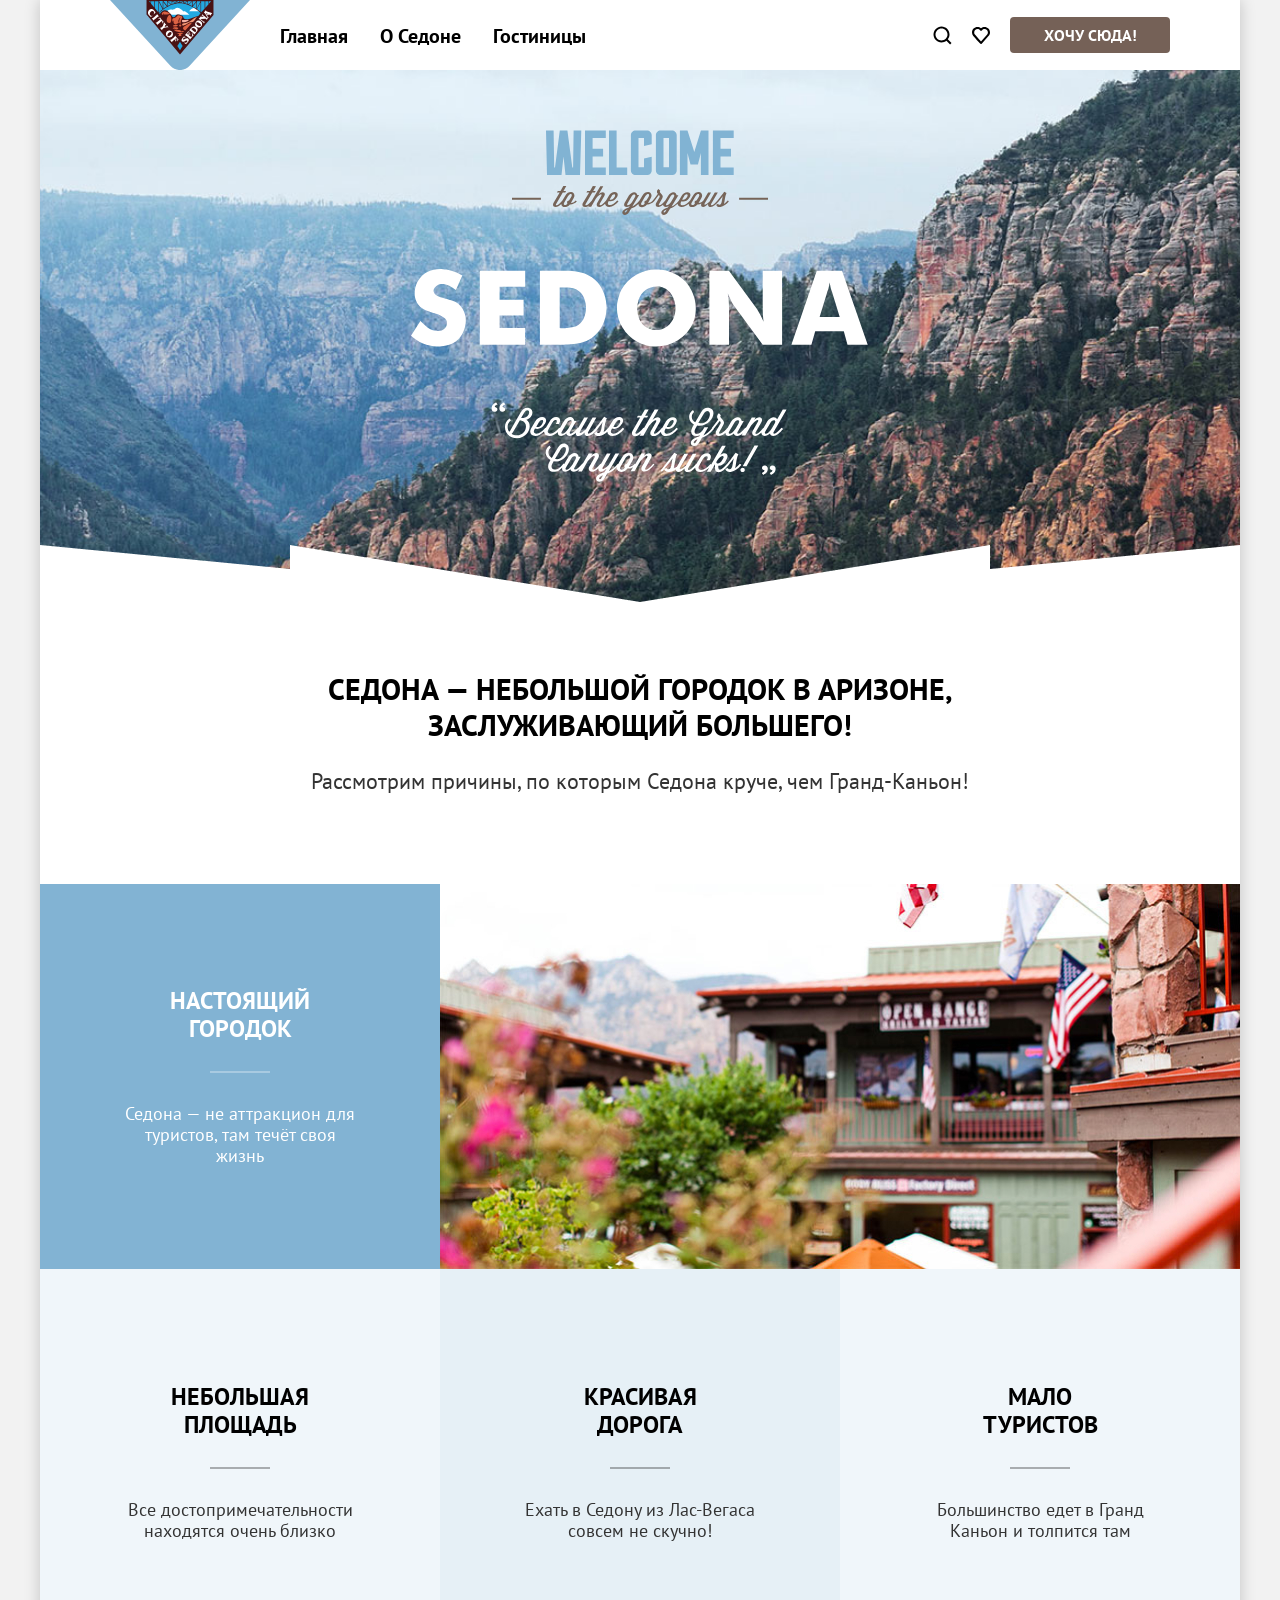
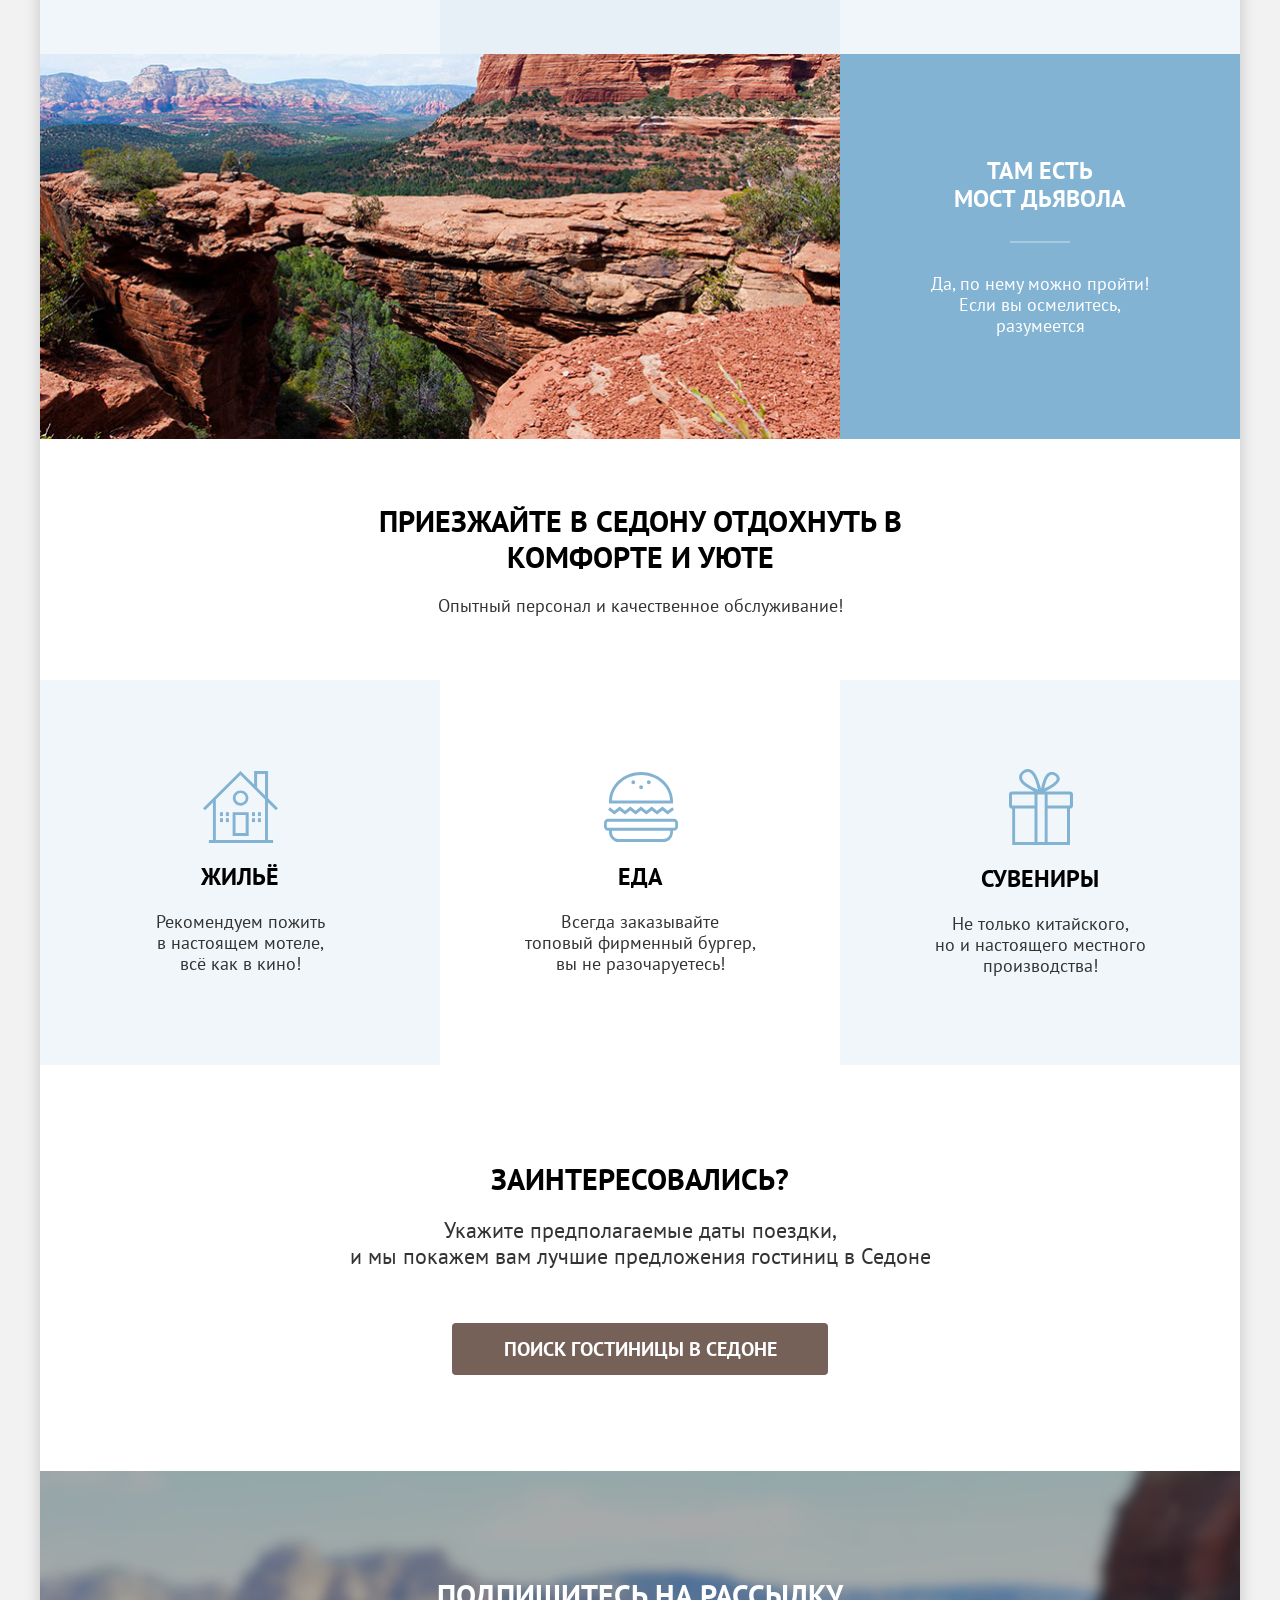
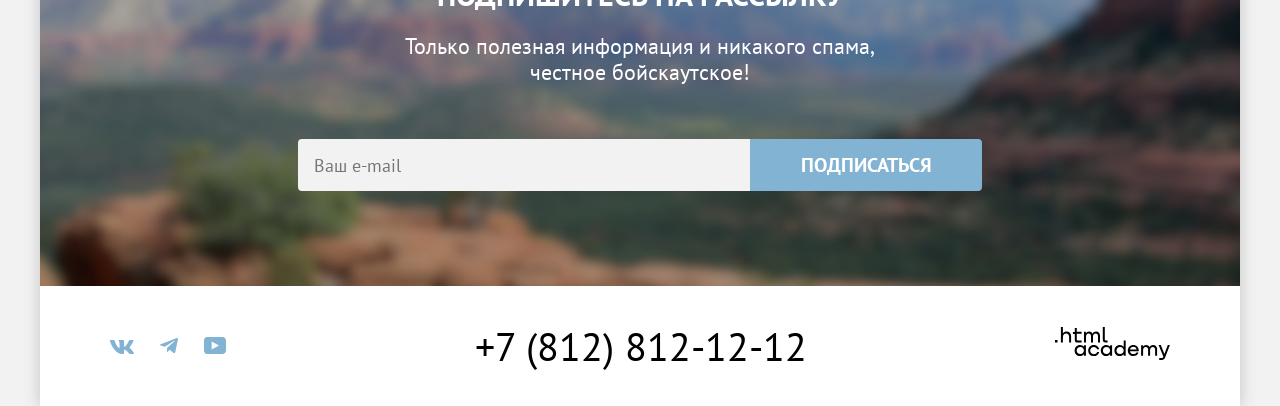
==== commit a9b8ae33: "Style/fix icons add modal window (#4) * fixed icons, changed classes names  * add ed classes, change" ====
--- a/index.html
+++ b/index.html
@@ -3,14 +3,14 @@
 <head>
   <meta charset="utf-8">
   <title>HTML Academy: Седона</title>
-  <link rel="stylesheet" href="/style/style.css">
+  <link rel="stylesheet" href="style/style.css">
 </head>
 <body>
   <div class="container">
   <header>
     <nav class="main-nav">
       <a href="#">
-        <img class="main-logo" src="/pics/logo-sedona.svg" alt="Логотип сайта Седона">
+        <img class="main-logo" src="pics/logo-sedona.svg" alt="Логотип сайта Седона">
       </a>
       <ul class="navigation">
         <li class="navigation-item"><a class="nav" href="#">Главная</a></li>
@@ -111,15 +111,69 @@
 
   <footer>
     <ul class="socials">
-      <li class="socials-item"><a class="social" href="#"><img src="pics/vk-icon.svg" alt="Логотип ВКонтакте"></a></li>
-      <li class="socials-item"><a class="social" href="#"><img src="pics/telegram-icon.svg" alt="Логотип Телеграм"></a></li>
-      <li class="socials-item"><a class="social" href="#"><img src="pics/youtube-icon.svg" alt="Логотип YouTube"></a></li>
+      <li class="socials-item"><a class="social" href="#"><svg class="vk-icon" width="24" height="14" viewBox="0 0 24 14" fill="none" xmlns="http://www.w3.org/2000/svg">
+<path fill-rule="evenodd" clip-rule="evenodd" d="M23.45 0.948C23.616 0.402 23.45 0 22.655 0H20.03C19.362 0 19.054 0.347 18.887 0.73C18.887 0.73 17.552 3.926 15.661 6.002C15.049 6.604 14.771 6.795 14.437 6.795C14.27 6.795 14.019 6.604 14.019 6.057V0.948C14.019 0.292 13.835 0 13.279 0H9.151C8.734 0 8.483 0.304 8.483 0.593C8.483 1.214 9.429 1.358 9.526 3.106V6.904C9.526 7.737 9.373 7.888 9.039 7.888C8.149 7.888 5.984 4.677 4.699 1.003C4.45 0.288 4.198 0 3.527 0H0.9C0.15 0 0 0.347 0 0.73C0 1.412 0.89 4.8 4.145 9.281C6.315 12.341 9.37 14 12.153 14C13.822 14 14.028 13.632 14.028 12.997V10.684C14.028 9.947 14.186 9.8 14.715 9.8C15.105 9.8 15.772 9.992 17.33 11.467C19.11 13.216 19.403 14 20.405 14H23.03C23.78 14 24.156 13.632 23.94 12.904C23.702 12.18 22.852 11.129 21.725 9.882C21.113 9.172 20.195 8.407 19.916 8.024C19.527 7.533 19.638 7.314 19.916 6.877C19.916 6.877 23.116 2.451 23.449 0.948H23.45Z"/>
+</svg>
+</a></li>
+      <li class="socials-item"><a class="social" href="#"><svg class="telegram-icon" width="18" height="16" viewBox="0 0 18 16" fill="none" xmlns="http://www.w3.org/2000/svg">
+<path d="M16.785 0.0992597L0.840489 6.24776C-0.247661 6.68481 -0.241365 7.29184 0.640845 7.56253L4.73445 8.83953L14.2058 2.8637C14.6537 2.59121 15.0629 2.7378 14.7265 3.03636L7.05283 9.96185H7.05103L7.05283 9.96275L6.77045 14.1823C7.18413 14.1823 7.36669 13.9925 7.59871 13.7686L9.58705 11.8351L13.7229 14.89C14.4855 15.31 15.0332 15.0941 15.2229 14.1841L17.9379 1.38885C18.2158 0.274623 17.5126 -0.229883 16.785 0.0992597Z"/>
+</svg>
+</a></li>
+      <li class="socials-item"><a class="social" href="#"><svg class="youtube-icon" width="22" height="17" viewBox="0 0 22 17" fill="none" xmlns="http://www.w3.org/2000/svg">
+<path d="M18.607 0H3.17413C1.31343 0 0 1.59375 0 3.4V13.4937C0 15.4062 1.31343 17 3.17413 17H18.8259C20.4677 17 22 15.4062 22 13.6V3.4C21.7811 1.59375 20.4677 0 18.607 0ZM7.66169 12.5375V4.4625L14.995 8.5L7.66169 12.5375Z" />
+</svg>
+</a></li>
     </ul>
     <a class="phone-number" href="tel:+78128121212">+7 (812) 812-12-12</a>
-    <a href="#">
-      <img class="htmlacademy-logo" src="pics/logo-htmlacademy.png" alt="Логотип HTML-академии">
+    <a class="social" href="#">
+      <svg class="html-academy-logo" width="115" height="33" viewBox="0 0 115 33" fill="none" xmlns="http://www.w3.org/2000/svg">
+<path fill-rule="evenodd" clip-rule="evenodd" d="M7.9999 6.2C8.7999 5.2 9.9999 4.5 11.5999 4.5C14.2999 4.5 16.1999 6.4 16.0999 9.4V15.5H14.0999V9.8C14.0999 8 12.9999 6.6 11.1999 6.6C9.1999 6.6 7.8999 8.1 7.8999 10.2V15.5H5.8999V0H7.8999V6.2H7.9999ZM0 15.5V12.9H2.5V15.5H0ZM26.5999 4.79998H21.7999V1.09998H19.7999V4.89998H17.8999V6.89998H19.7999V12.9C19.7999 14.6 20.7999 15.6 22.4999 15.6H26.5999V13.6H22.8999C22.1999 13.6 21.7999 13.2 21.7999 12.5V6.79998H26.5999V4.79998ZM37.6 6.69998C38.2 5.39998 39.5 4.59998 41.1 4.59998C43.6 4.59998 45.1 6.39998 45 8.89997V15.4H43V9.09998C43 7.49998 42.1 6.49998 40.6 6.49998C39.4 6.49998 38 7.39998 38 9.79998V15.4H36V9.09998C36 7.49998 35.1 6.49998 33.6 6.49998C32 6.49998 31 7.99998 31 9.99998V15.4H29V4.79998H30.9V6.39998H31C31.6 5.39998 32.7 4.59998 34.1 4.59998C35.7 4.59998 36.9 5.49998 37.5 6.69998H37.6ZM47.8 12.7C47.8 14.4 48.8 15.4 50.6 15.4H52.6V13.4H50.9001C50.2001 13.4 49.8 13 49.8 12.3V0H47.8V12.7ZM25.0001 17.9C26.7001 17.9 28.0001 18.6 28.9001 19.7V18.2H30.9001V28.8H28.9001V27.2H28.8001C28.0001 28.3 26.8001 29.1 25.0001 29.1C21.9001 29.1 19.6001 26.8 19.6001 23.5C19.6001 20.2 21.9001 17.9 25.0001 17.9ZM21.7001 23.5C21.7001 25.5 23.1001 27.1 25.3001 27.1C27.5001 27.1 28.9001 25.4 28.9001 23.5C28.9001 21.5 27.5001 19.9 25.3001 19.9C23.1001 19.9 21.7001 21.5 21.7001 23.5ZM44.2 22C43.7 19.6 41.5999 17.9 38.7999 17.9C35.3999 17.9 33.2 20.4 33.2 23.5C33.2 26.6 35.3999 29.1 38.7999 29.1C41.5999 29.1 43.7 27.3 44.2 24.9H42.0999C41.7 26.2 40.3999 27.2 38.7999 27.2C36.5999 27.2 35.2 25.6 35.2 23.6C35.2 21.6 36.5999 20 38.7999 20C40.3999 20 41.5999 21 42.0999 22.2H44.2V22ZM51.2001 17.9C52.9001 17.9 54.2001 18.6 55.1 19.7V18.2H57.1V28.8H55.1V27.2H55C54.2001 28.3 53 29.1 51.2001 29.1C48.1001 29.1 45.8 26.8 45.8 23.5C45.8 20.2 48.1001 17.9 51.2001 17.9ZM47.9001 23.5C47.9001 25.5 49.3 27.1 51.5 27.1C53.6 27.1 55.1 25.4 55.1 23.5C55.1 21.5 53.7001 19.9 51.5 19.9C49.3 19.9 47.9001 21.5 47.9001 23.5ZM68.6999 19.8C67.7999 18.7 66.4999 17.9 64.7999 17.9C61.6999 17.9 59.3999 20.2 59.3999 23.5C59.3999 26.8 61.5999 29.1 64.7999 29.1C66.4999 29.1 67.7999 28.3 68.5999 27.3H68.6999V28.8H70.6999V13.4H68.6999V19.8ZM65.0999 27.1C62.8999 27.1 61.4999 25.5 61.4999 23.5C61.4999 21.5 62.8999 19.9 65.0999 19.9C67.2999 19.9 68.6999 21.5 68.6999 23.5C68.5999 25.5 67.1999 27.1 65.0999 27.1ZM72.8 23.5C72.8 20.4 75 17.9 78.3 17.9C81.8 17.9 84 20.6 83.8 24.2H75C75.1 25.8 76.5 27.1 78.4 27.1C79.8 27.1 80.9 26.5 81.4 25.5H83.5C82.8 27.8 80.8 29.1 78.3 29.1C74.9 29.1 72.8 26.5 72.8 23.5ZM81.6 22.4C81.3 20.8 80 19.8 78.3 19.8C76.6001 19.8 75.4 20.9 75.1 22.4H81.6ZM98.2001 17.9C96.6001 17.9 95.3001 18.7 94.6001 19.9H94.5001C93.9001 18.7 92.7001 17.9 91.1001 17.9C89.7001 17.9 88.6001 18.6 88.0001 19.7V18.2H86.1001V28.8H88.1001V23.4C88.1001 21.4 89.1001 20 90.7001 19.9C92.2001 19.9 93.1001 20.9 93.1001 22.5V28.8H95.1001V23.2C95.1001 20.8 96.5001 19.9 97.7001 19.9C99.2001 19.9 100.1 20.9 100.1 22.5V28.8H102.1V22.3C102.2 19.7 100.7 17.9 98.2001 17.9ZM105.8 18.1L109.4 27L112.8 18.1H114.9L110.2 30.3C109.5 32.1 108.5 32.9 106.7 32.9H104.2V30.9H106.7C107.7 30.9 108.1 30.6 108.4 29.7L103.6 18.1H105.8Z" />
+</svg>
+
     </a>
   </footer>
   </div>
+
+<div class="modal-overlay">
+ <div class="modal-container">
+<span class="form-header">
+  <h1 class="title title-size-l title-color-black search-for-a-hotel">Поиск гостиницы в Седоне</h1>
+  <button class="close-button">
+    <img src="pics/close-button.png" alt="кнопка закрытия окна">
+  </button>
+  </span>
+
+  <form class="search-form">
+    <ul class="search-list">
+      <span class="arrival-departure">
+      <li class="search-list-item">
+        <label class="text text-size-m title-color-black" for="arrival-date">Дата Заезда:</label>
+        <input class="search-input input input-size-l" type="date" id="arrival-date" name="arrival-date" required/>
+      </li>
+
+      <li class="search-list-item">
+        <label class="text text-size-m title-color-black" for="departure-date">Дата Выезда:</label>
+        <input class="search-input input input-size-l" type="date" id="departure-date" name="departure-date" required/>
+      </li>
+</span>
+<span class="adults-children">
+      <li class="search-list-item">
+        <label class="adults-label text text-size-m title-color-black" for="adults">Взрослые:</label>
+        <input class="adults-input input input-size-s" type="number" id="adults" name="adults" min="1" max="10" value="2" step="1" />
+      </li>
+
+      <li class="search-list-item">
+        <label class="text text-size-m title-color-black" for="children">Дети: <button class="tooltip-button">i</button></label>
+        <input class="children-input input input-size-s" type="number" id="children" name="children" min="1" max="10" value="2" step="1" />
+      </li>
+</span>
+      <li class="search-list-item">
+        <button class="button button-size-xl button-color-secondary" type="submit">Найти</button>
+      </li>
+    </ul>
+  </form>
+</div>
+</div>
 </body>
+<script src="index.js"></script>
 </html>
--- a/style/style.css
+++ b/style/style.css
@@ -34,7 +34,7 @@
   width: 1200px;
   margin: 0 auto;
   background-color: #ffffff;
-  box-shadow: 0 0 15px #00000033;;
+  box-shadow: 0 0 15px #00000033;
 }
 
 .visually-hidden {
@@ -111,6 +111,12 @@
   font-size: 20px;
   line-height: 36px;
 }
+.button-size-xl {
+  width: 565px;
+  min-height: 60px;
+  font-size: 20px;
+  line-height: 36px;
+}
 .button-size-xs {
   width: 140px;
   min-height: 36px;
@@ -184,6 +190,10 @@
 .input-size-s {
   font-size: 18px;
   line-height: 23px;
+  background-color: #f2f2f2;
+  width: 110px;
+  height: 48px;
+  border-radius: 4px;
 }
 
 .price-inputs .input-size-m:first-child {
@@ -629,7 +639,7 @@
 
 .layout-button {
   display: flex;
-  border: 2px solid #E5E5E5;
+  border: 2px solid #e5e5e5;
   border-radius: 4px;
   align-items: center;
   justify-content: center;
@@ -655,7 +665,6 @@
 .cards-item {
   width: 340px;
 }
-
 
 .hotel-card {
   border: 1px solid #e6e6e6;
@@ -728,7 +737,7 @@
   width: 1060px;
   height: 0;
   margin: 40px auto 0;
-  border-top: 1px solid #E5E5E5;
+  border-top: 1px solid #e5e5e5;
 }
 
 .pagination-list {
@@ -745,7 +754,7 @@
   justify-content: center;
   width: 60px;
   min-height: 60px;
-  background-color: #82B3D3;
+  background-color: #82b3d3;
   border-radius: 4px;
 }
 
@@ -831,11 +840,24 @@
   padding: 0;
   margin: 0;
 }
-.socials-item .social:hover {
-  color: #68a2ca;
-}
-.socials-item .social:active {
-  color: #68a2ca4d;
+
+.youtube-icon path,
+.telegram-icon path,
+.vk-icon path {
+  fill: #83b3d3;
+}
+
+.social:hover .youtube-icon path,
+.social:hover .telegram-icon path,
+.social:hover .vk-icon path {
+  fill: #68a2ca;
+}
+
+.social:active .youtube-icon path,
+.social:active .telegram-icon path,
+.social:active .vk-icon path {
+  fill: #68a2ca;
+  opacity: 0.2;
 }
 
 .phone-number {
@@ -845,12 +867,137 @@
   color: #000000;
 }
 
-.htmlacademy-logo {
+.phone-number:hover {
+  color: #756157;
+}
+
+.phone-number:active {
+  color: #756157;
+  opacity: 0.3;
+}
+
+.html-academy-logo path {
   display: block;
-}
-.htmlacademy-logo:hover {
-  color: #756157;
-}
-.htmlacademy-logo:active {
-  color: #7561574d;
-}
+  fill: #000000;
+}
+.social:hover .html-academy-logo path {
+  fill: #756157;
+}
+
+.social:active .html-academy-logo path {
+  fill: #756157;
+  opacity: 0.3;
+}
+
+.modal-container {
+  position: fixed;
+  top: 50%;
+  left: 50%;
+  transform: translate(-50%, -50%);
+  width: 717px;
+  min-height: 576px;
+  background-color: #ffffff;
+  border-radius: 30px;
+  box-shadow: 0 4px 20px rgba(0, 0, 0, 0.15);
+  padding: 64px 70px;
+  box-sizing: border-box;
+  display: none;
+}
+
+.modal-overlay {
+  position: fixed;
+  top: 0;
+  left: 0;
+  width: 100%;
+  height: 100%;
+  background-color: rgba(255, 255, 255, 0.5);
+  z-index: 999;
+  display: none;
+}
+
+.form-header {
+  display: flex;
+  align-items: center;
+  justify-content: center;
+  gap: 130px;
+  margin-bottom: 48px;
+}
+
+.close-button {
+  width: 52px;
+  min-height: 52px;
+  background-color: #f2f2f2;
+  border: none;
+  border-radius: 50%;
+  display: flex;
+  align-items: center;
+  justify-content: center;
+  padding: 0;
+  margin-right: -18px;
+}
+
+.close-button:hover{
+  background-color: #E5E5E5;
+}
+
+.search-list {
+  list-style: none;
+  padding: 0;
+  margin: 0;
+  display: flex;
+  flex-direction: column;
+}
+.search-form .input-size-l {
+  width: 440px;
+  min-height: 48px;
+  border-radius: 4px;
+}
+
+.search-list-item {
+  display: flex;
+  align-items: center;
+  gap: 24px;
+}
+
+.search-list-item:first-child {
+  margin-bottom: 48px;
+  display: flex;
+  align-items: center;
+  gap: 24px;
+}
+
+.search-list-item:nth-child(2) {
+  margin-bottom: 48px;
+  display: flex;
+  align-items: center;
+  gap: 20px;
+}
+
+.search-input {
+  padding: 0 20px;
+}
+
+.adults-children {
+  display: flex;
+  gap: 87px;
+}
+
+.adults-input,
+.children-input {
+  display: flex;
+  padding: 0 30px;
+}
+
+.tooltip-button {
+  color: #ffffff;
+  width: 26px;
+  height: 26px;
+  border-radius: 50px;
+  border: none;
+  background-color: #83b3d3;
+  margin-right: 40px;
+}
+
+.adults-label {
+  margin-right: 20px;
+}
